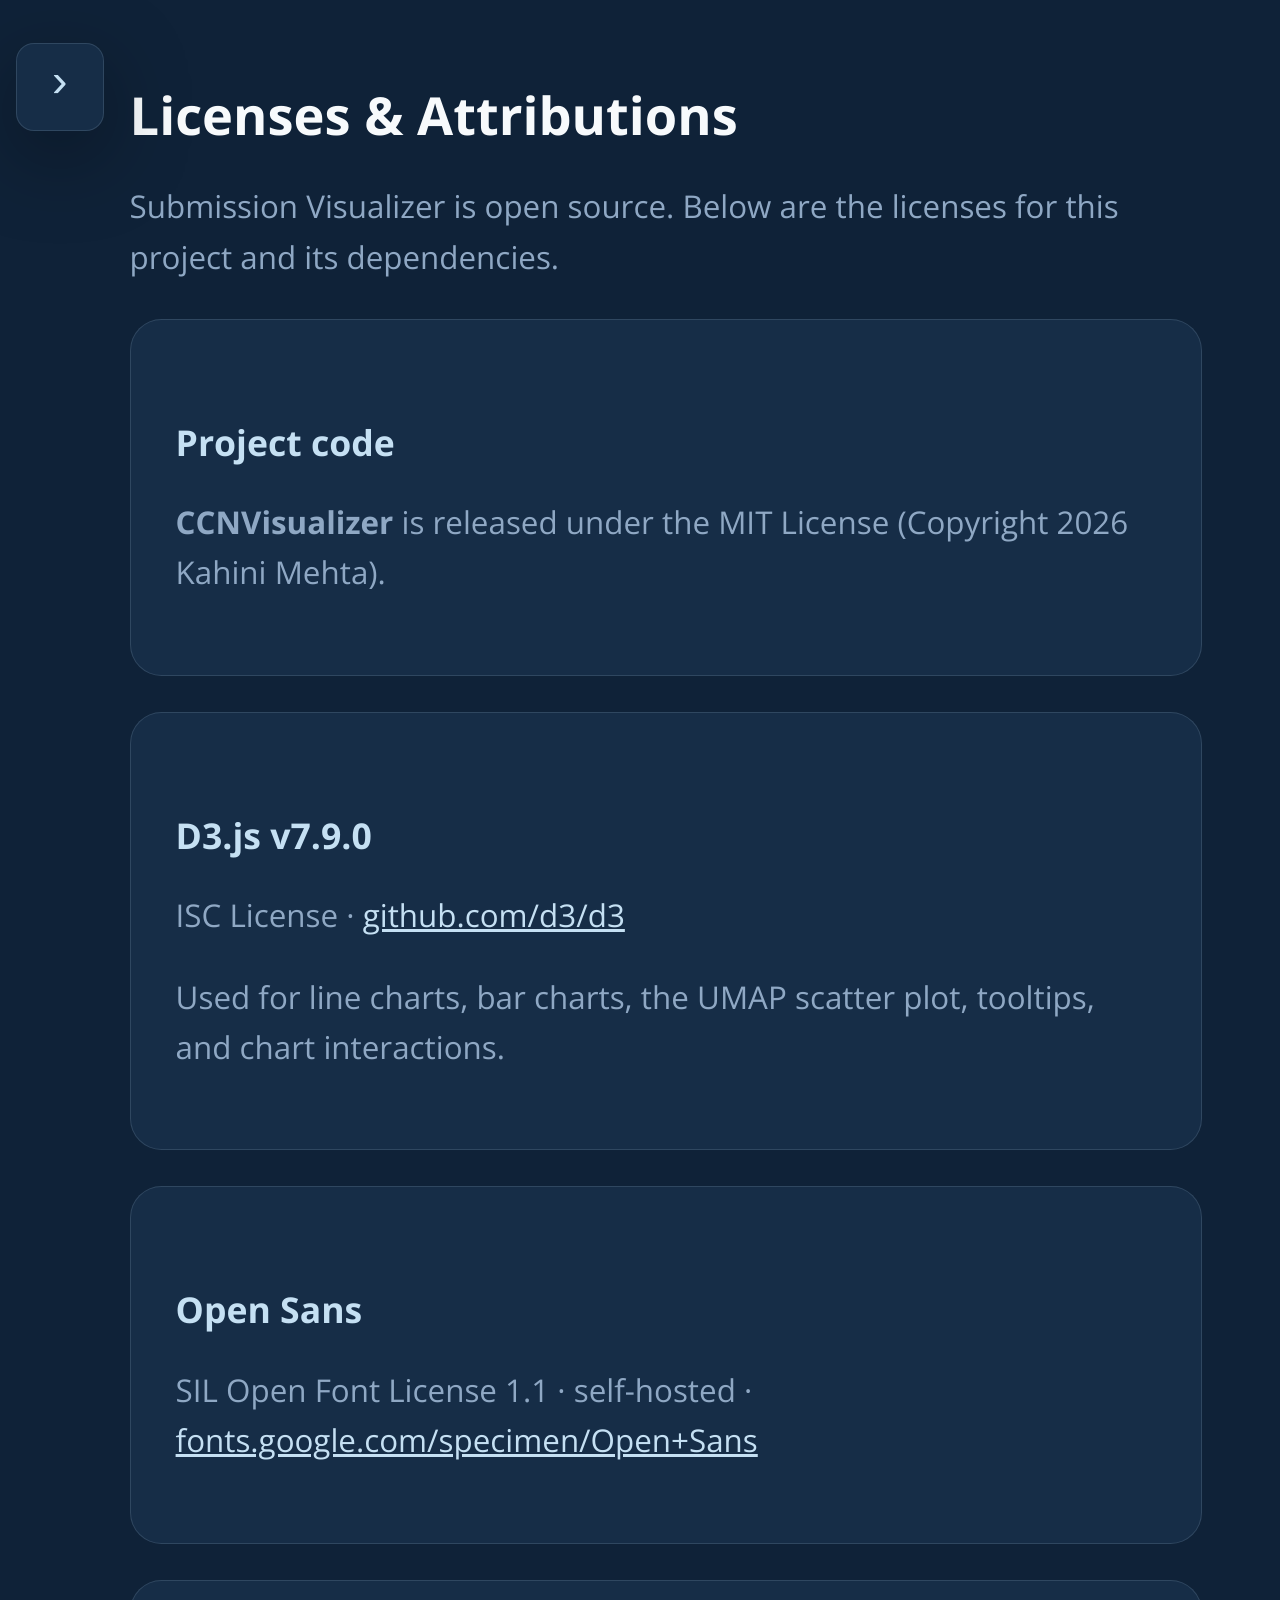
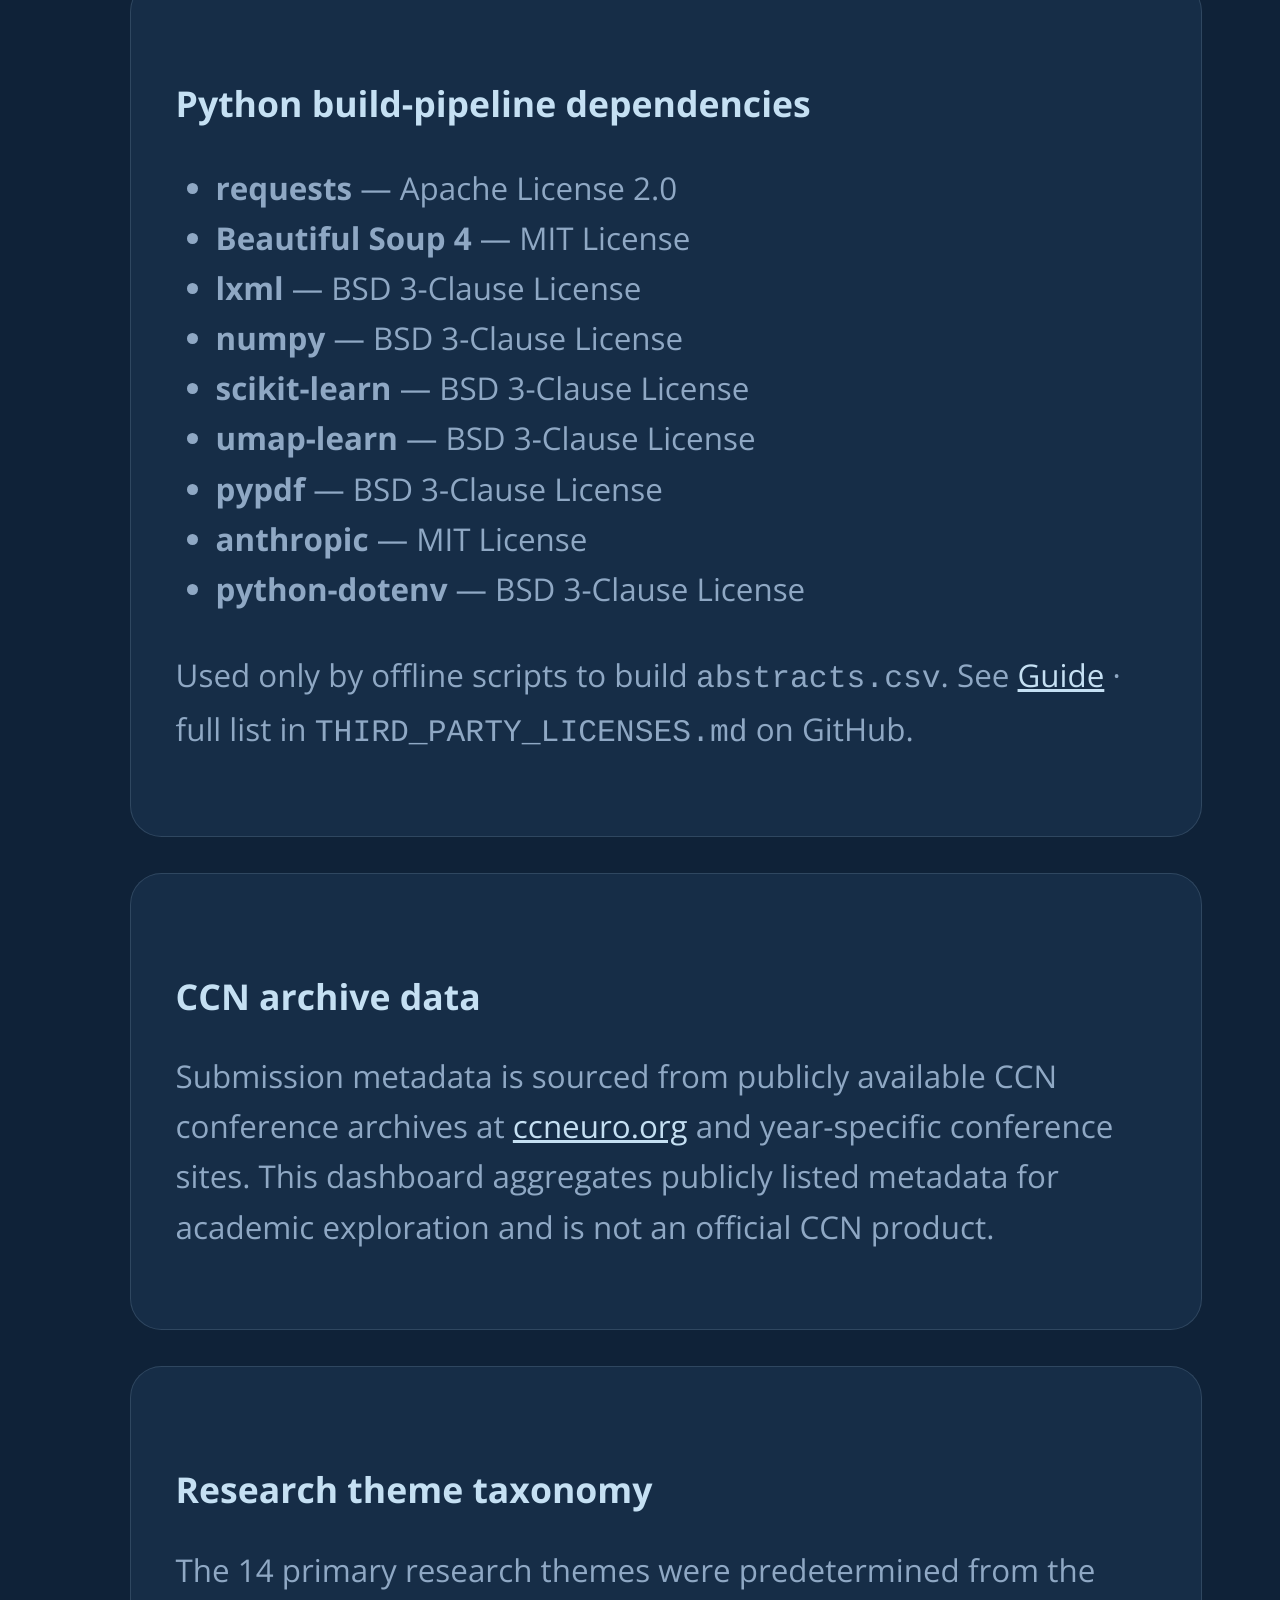
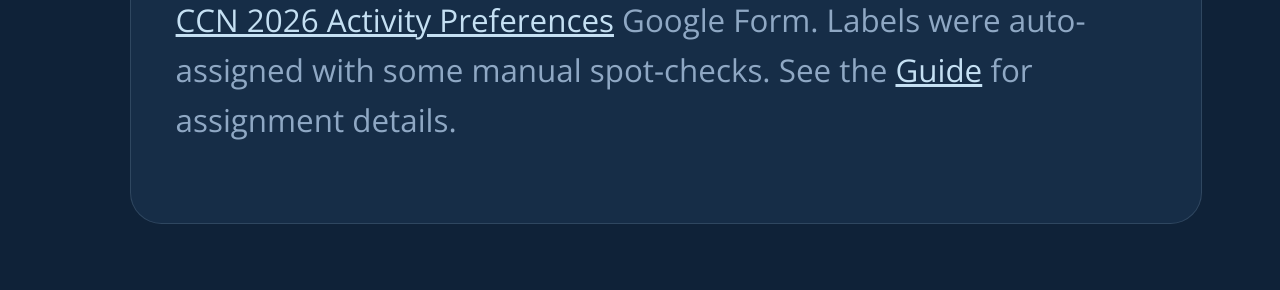
==== docs/licenses.html @ 70662722 "Finish px flex-basis wrap fix on main Prior commit only bumped the cache; apply flex: 1 1 256px in C" ====
<!DOCTYPE html>
<html lang="en">
<head>
  <meta charset="UTF-8" />
  <meta name="viewport" content="width=device-width, initial-scale=1.0, viewport-fit=cover" />
  <title>Licenses · Submission Visualizer</title>
  <link rel="icon" href="/favicon.ico?v=2" sizes="32x32" />
  <link rel="icon" href="assets/ccn-favicon.svg?v=2" type="image/svg+xml" />
  <link rel="icon" href="assets/favicon-32.png?v=2" type="image/png" sizes="32x32" />
  <link rel="apple-touch-icon" href="assets/apple-touch-icon.png?v=2" />
  <meta name="theme-color" content="#0f2238" />
  <link rel="stylesheet" href="css/style.css?v=52" />
  <style>
    .license-page { max-width: min(48rem, 100%); margin: 0 auto; }
    .license-page h1 { color: var(--ccn-white); margin-bottom: 0.5rem; font-size: clamp(1.45rem, 1.1rem + 1vw, 2rem); }
    .license-page h2 { color: var(--ccn-blue); font-size: clamp(0.95rem, 0.9rem + 0.25vw, 1.1rem); margin-top: 1.5rem; }
    .license-page p, .license-page li { color: var(--muted); line-height: 1.6; font-size: clamp(0.85rem, 0.8rem + 0.2vw, 0.95rem); }
    .license-page a { color: var(--ccn-blue); }
    .license-card { background: var(--ccn-navy-card); border: 1px solid var(--border); border-radius: var(--radius-md); padding: 1.25rem; margin-top: 1rem; }
  </style>
</head>
<body>
  <div class="app-shell">
    <aside class="sidebar collapsed" id="sidebar" aria-label="Navigation">
      <button type="button" class="sidebar-toggle" id="sidebar-toggle" aria-expanded="false" aria-controls="sidebar" aria-label="Open menu">
        <span class="toggle-icon" aria-hidden="true">‹</span>
      </button>
      <div class="sidebar-logo">
        <img class="ccn-logo" src="assets/ccn-logo.svg" alt="CCN" width="132" height="36" />
      </div>
      <nav class="sidebar-nav">
        <a class="nav-link" href="index.html"><span class="nav-label">Visualizer</span></a>
        <a class="nav-link" href="https://ccneuro.org" target="_blank" rel="noopener noreferrer"><span class="nav-label">CCN page</span></a>
        <a class="nav-link active" href="licenses.html"><span class="nav-label">Licenses</span></a>
      </nav>
    </aside>

    <div class="main-area">
      <div class="license-page">
        <h1>Licenses &amp; Attributions</h1>
        <p>Submission Visualizer is open source. Below are the licenses for this project and its dependencies.</p>

        <div class="license-card">
          <h2>Project code</h2>
          <p>
            <strong>CCNVisualizer</strong> is released under the MIT License (Copyright 2026 Kahini Mehta).
          </p>
        </div>

        <div class="license-card">
          <h2>D3.js v7.9.0</h2>
          <p>ISC License · <a href="https://github.com/d3/d3" target="_blank" rel="noopener">github.com/d3/d3</a></p>
          <p>Used for line charts, bar charts, the UMAP scatter plot, tooltips, and chart interactions.</p>
        </div>

        <div class="license-card">
          <h2>Open Sans</h2>
          <p>SIL Open Font License 1.1 · self-hosted · <a href="https://fonts.google.com/specimen/Open+Sans" target="_blank" rel="noopener">fonts.google.com/specimen/Open+Sans</a></p>
        </div>

        <div class="license-card">
          <h2>Python build-pipeline dependencies</h2>
          <ul>
            <li><strong>requests</strong> — Apache License 2.0</li>
            <li><strong>Beautiful Soup 4</strong> — MIT License</li>
            <li><strong>lxml</strong> — BSD 3-Clause License</li>
            <li><strong>numpy</strong> — BSD 3-Clause License</li>
            <li><strong>scikit-learn</strong> — BSD 3-Clause License</li>
            <li><strong>umap-learn</strong> — BSD 3-Clause License</li>
            <li><strong>pypdf</strong> — BSD 3-Clause License</li>
            <li><strong>anthropic</strong> — MIT License</li>
            <li><strong>python-dotenv</strong> — BSD 3-Clause License</li>
          </ul>
          <p>Used only by offline scripts to build <code>abstracts.csv</code>. See <a href="GUIDE.md">Guide</a> · full list in <code>THIRD_PARTY_LICENSES.md</code> on GitHub.</p>
        </div>

        <div class="license-card">
          <h2>CCN archive data</h2>
          <p>
            Submission metadata is sourced from publicly available CCN conference archives at
            <a href="https://ccneuro.org" target="_blank" rel="noopener">ccneuro.org</a> and year-specific conference sites.
            This dashboard aggregates publicly listed metadata for academic exploration and is not an official CCN product.
          </p>
        </div>

        <div class="license-card">
          <h2>Research theme taxonomy</h2>
          <p>
            The 14 primary research themes were predetermined from the
            <a href="https://docs.google.com/forms/d/1c-ZR7PkUNDVeRmncAK2nmdKA5ZwuZ8opTr8Brl-WOJI/viewform" target="_blank" rel="noopener">CCN 2026 Activity Preferences</a>
            Google Form. Labels were auto-assigned with some manual spot-checks.
            See the <a href="GUIDE.md">Guide</a> for assignment details.
          </p>
        </div>
      </div>
    </div>
  </div>

  <script src="js/sidebar.js"></script>
</body>
</html>
---- docs/css/style.css ----
/* Self-hosted so Brave Shields / ad blockers cannot strip Google Fonts. */
@font-face {
  font-family: "Open Sans";
  font-style: normal;
  font-weight: 400 700;
  font-display: swap;
  src: url("../fonts/open-sans-latin-ext.woff2") format("woff2");
  unicode-range: U+0100-02BA, U+02BD-02C5, U+02C7-02CC, U+02CE-02D7, U+02DD-02FF, U+0304, U+0308, U+0329, U+1D00-1DBF, U+1E00-1E9F, U+1EF2-1EFF, U+2020, U+20A0-20AB, U+20AD-20C0, U+2113, U+2C60-2C7F, U+A720-A7FF;
}

@font-face {
  font-family: "Open Sans";
  font-style: normal;
  font-weight: 400 700;
  font-display: swap;
  src: url("../fonts/open-sans-latin.woff2") format("woff2");
  unicode-range: U+0000-00FF, U+0131, U+0152-0153, U+02BB-02BC, U+02C6, U+02DA, U+02DC, U+0304, U+0308, U+0329, U+2000-206F, U+20AC, U+2122, U+2191, U+2193, U+2212, U+2215, U+FEFF, U+FFFD;
}

:root {
  --ccn-navy: #1a3b5d;
  --ccn-navy-dark: #0f2238;
  --ccn-navy-card: #162d47;
  --ccn-navy-elevated: #1e3a5c;
  --ccn-pink: #f4c7c3;
  --ccn-blue: #c5e0f3;
  --ccn-green: #c8e6c9;
  --ccn-white: #f7fafc;
  --text: #e8f0f8;
  --muted: #8fa8c4;
  --border: rgba(197, 224, 243, 0.14);
  --shadow: 0 24px 84px rgba(0, 0, 0, 0.35);
  /* Kept at 1 — charts no longer multiply geometry by this (avoids double-scale). */
  --ui-scale: 1;
  --radius-sm: 0.5rem;
  --radius-md: 0.875rem;
  --radius-lg: 1rem;
  --max-app-width: 100%;
  --sidebar-width: 18rem;
  --sidebar-collapsed-width: 0;
}

html {
  /* Default: respect OS/browser font size. Wider viewports use fluid clamp
     (viewport-based only — NOT pointer/hover, so touch laptops match mice). */
  font-size: 100%;
  width: 100%;
  max-width: 100%;
  scrollbar-gutter: stable;
  -webkit-text-size-adjust: 100%;
  text-size-adjust: 100%;
}

/* Same scale on Chrome / Edge / Brave / touch laptops at the same width. */
@media (min-width: 640px) {
  html {
    font-size: clamp(1.25rem, 0.65rem + 2vw, 2.75rem);
  }
}

body {
  margin: 0;
  font-family: "Open Sans", "Segoe UI", system-ui, sans-serif;
  font-size: 1rem;
  background: var(--ccn-navy-dark);
  color: var(--text);
  min-height: 100vh;
  min-height: 100dvh;
  width: 100%;
  max-width: 100%;
  overflow-x: clip;
  padding-left: env(safe-area-inset-left, 0);
  padding-right: env(safe-area-inset-right, 0);
  -webkit-font-smoothing: antialiased;
  -moz-osx-font-smoothing: grayscale;
  text-rendering: geometricPrecision;
}

* {
  box-sizing: border-box;
}

a {
  color: var(--ccn-blue);
}

.app-shell {
  position: relative;
  display: flex;
  width: 100%;
  max-width: none;
  margin-inline: 0;
  min-height: 100vh;
  padding-inline: 0.25rem;
}

.sidebar {
  flex: 0 0 auto;
  font-size: 0.95rem;
  background: #0a1829;
  border-right: 1px solid var(--border);
  border-radius: 0 var(--radius-md) var(--radius-md) 0;
  display: flex;
  flex-direction: column;
  align-items: stretch;
  padding: 0.85rem 0.65rem 1rem;
  gap: 0.85rem;
  transition: width 0.2s ease, padding 0.2s ease, background 0.2s ease, border-color 0.2s ease;
}

.sidebar:not(.collapsed) {
  position: fixed;
  top: 0;
  left: 0;
  height: 100vh;
  height: 100dvh;
  width: min(var(--sidebar-width), 100%);
  z-index: 100;
  box-shadow: var(--shadow);
  border-radius: 0;
  overflow-x: hidden;
  overflow-y: auto;
}

.sidebar.collapsed {
  position: absolute;
  top: 0.85rem;
  left: 0.25rem;
  z-index: 90;
  width: auto;
  min-width: 0;
  padding: 0.35rem 0.2rem;
  background: transparent;
  border-right-color: transparent;
  border-radius: 0;
  overflow: visible;
  box-shadow: none;
}

.sidebar.collapsed .sidebar-logo,
.sidebar.collapsed .sidebar-nav {
  display: none;
}

.sidebar-toggle {
  align-self: flex-end;
  width: 2.45rem;
  height: 2.45rem;
  border: 1px solid var(--border);
  border-radius: var(--radius-sm);
  background: var(--ccn-navy-card);
  color: var(--ccn-blue);
  cursor: pointer;
  display: grid;
  place-items: center;
  font-size: 1.3rem;
  line-height: 1;
  flex-shrink: 0;
  transition: background 0.15s, color 0.15s, box-shadow 0.15s;
}

.sidebar-toggle .toggle-icon {
  display: inline-block;
  font-size: 1.3rem;
  line-height: 1;
}

.sidebar.collapsed .sidebar-toggle {
  align-self: flex-start;
  box-shadow: var(--shadow);
}

.sidebar.collapsed .sidebar-toggle .toggle-icon {
  transform: rotate(180deg);
  display: inline-block;
}

.sidebar-toggle:hover {
  background: var(--ccn-navy-elevated);
  color: var(--ccn-white);
}

.sidebar-logo {
  display: flex;
  justify-content: center;
  padding: 0.15rem 0;
  transition: opacity 0.2s ease;
}

.ccn-logo {
  display: block;
  height: auto;
  max-width: 100%;
  aspect-ratio: 132 / 36;
}

.sidebar-logo .ccn-logo {
  width: min(100%, 11.5rem);
  height: auto;
  max-width: 100%;
  aspect-ratio: 132 / 36;
}

.sidebar.collapsed .sidebar-logo {
  display: none;
}

.sidebar-nav {
  display: flex;
  flex-direction: column;
  gap: 0.35rem;
}

.nav-link {
  display: block;
  padding: 0.65rem 0.8rem;
  border-radius: var(--radius-sm);
  background: transparent;
  color: var(--muted);
  font-size: 0.88rem;
  font-weight: 600;
  text-decoration: none;
  transition: background 0.15s, color 0.15s;
  white-space: nowrap;
}

.sidebar.collapsed .nav-link {
  display: none;
}

.sidebar.collapsed .nav-label {
  display: none;
}

.nav-link:hover,
.nav-link.active {
  background: var(--ccn-navy-elevated);
  color: var(--ccn-white);
}

.main-area {
  flex: 1 1 0%;
  width: 100%;
  min-width: 0;
  max-width: none;
  padding: 1rem 1rem 2rem 3.35rem;
}

body:not(.sidebar-collapsed) .main-area {
  padding-left: 1rem;
}

.dashboard-container {
  width: 100%;
  max-width: 100%;
  min-width: 0;
}

.topbar {
  display: flex;
  flex-direction: column;
  align-items: flex-start;
  gap: 1.1rem;
  padding: 1.25rem 0 1rem;
  margin-bottom: 0;
  text-align: left;
  width: 100%;
  max-width: 100%;
  min-width: 0;
}

.header-divider {
  height: 1px;
  margin: 0 0 1.25rem;
  background: linear-gradient(
    90deg,
    transparent 0%,
    rgba(197, 224, 243, 0.22) 18%,
    rgba(197, 224, 243, 0.22) 82%,
    transparent 100%
  );
}

.brand {
  display: flex;
  flex-direction: column;
  align-items: flex-start;
  justify-content: flex-start;
  gap: 0.85rem;
  width: 100%;
}

.brand-text {
  text-align: left;
}

.brand h1 {
  margin: 0;
  font-size: clamp(1.45rem, 1.1rem + 1.15vw, 2.15rem);
  font-weight: 700;
  color: var(--ccn-white);
  letter-spacing: -0.02em;
  line-height: 1.1;
}

.brand-subtitle {
  margin: 0.35rem 0 0;
  color: var(--muted);
  font-size: clamp(0.82rem, 0.74rem + 0.3vw, 1rem);
  line-height: 1.45;
}

.filter-bar {
  display: grid;
  /* px basis — rem would track the fluid html clamp and shift wrap points. */
  grid-template-columns: repeat(auto-fit, minmax(min(100%, 184px), 1fr));
  gap: 0.75rem;
  align-items: end;
  width: 100%;
  max-width: 100%;
  min-width: 0;
}

.filter-bar .search-field,
.filter-bar #dataset-select {
  min-width: min(100%, 224px);
}

.filter-field {
  display: flex;
  flex-direction: column;
  gap: 0.3rem;
  min-width: 0;
  font-size: clamp(0.7rem, 0.64rem + 0.2vw, 0.8rem);
  color: var(--muted);
  text-transform: uppercase;
  letter-spacing: 0.04em;
}

.filter-field select,
.filter-field input {
  background: var(--ccn-navy-card);
  color: var(--text);
  border: 1px solid var(--border);
  border-radius: 8px;
  padding: 0.5rem 0.75rem;
  font-family: inherit;
  font-size: 0.9rem;
  line-height: 1.25;
  height: 2.75rem;
  width: 100%;
  min-width: 0;
  max-width: 100%;
  box-sizing: border-box;
  -webkit-appearance: none;
  appearance: none;
}

.filter-field input[type="search"] {
  -webkit-appearance: none;
  appearance: none;
}

.filter-field input[type="search"]::-webkit-search-decoration,
.filter-field input[type="search"]::-webkit-search-cancel-button {
  -webkit-appearance: none;
  appearance: none;
}

.kpi-row {
  display: grid;
  /* px basis — rem would track the fluid html clamp and shift wrap points. */
  grid-template-columns: repeat(auto-fit, minmax(min(100%, 200px), 1fr));
  gap: 0.75rem;
  margin-bottom: 0.85rem;
  width: 100%;
  max-width: 100%;
  min-width: 0;
}

.kpi-card {
  background: var(--ccn-navy-card);
  border: 1px solid var(--border);
  border-radius: var(--radius-md);
  padding: 0.9rem 1rem;
  display: flex;
  align-items: center;
  gap: 0.85rem;
  box-shadow: var(--shadow);
  min-width: 0;
  overflow: hidden;
}

.kpi-icon {
  width: 2.75em;
  height: 2.75em;
  border-radius: 0.75em;
  display: grid;
  place-items: center;
  flex-shrink: 0;
  font-size: 1em;
}

.kpi-card > :not(.kpi-icon) {
  min-width: 0;
  flex: 1 1 0;
}

.kpi-icon svg {
  width: 1.25em;
  height: 1.25em;
  stroke: currentColor;
  fill: none;
  stroke-width: 1.8;
  stroke-linecap: round;
  stroke-linejoin: round;
}

.kpi-icon.pink { background: rgba(244, 199, 195, 0.2); color: var(--ccn-pink); }
.kpi-icon.blue { background: rgba(197, 224, 243, 0.18); color: var(--ccn-blue); }
.kpi-icon.green { background: rgba(200, 230, 201, 0.18); color: var(--ccn-green); }
.kpi-icon.navy { background: rgba(26, 59, 93, 0.6); color: var(--ccn-white); border: 1px solid var(--border); }

.kpi-card .label {
  color: var(--muted);
  font-size: clamp(0.72rem, 0.68rem + 0.2vw, 0.85rem);
  margin-bottom: 0.15rem;
  overflow: hidden;
  text-overflow: ellipsis;
  white-space: nowrap;
}

.kpi-card .value {
  font-size: clamp(1.15rem, 1rem + 0.55vw, 1.55rem);
  font-weight: 700;
  color: var(--ccn-white);
  line-height: 1.1;
}

.year-chips-row {
  display: flex;
  flex-wrap: wrap;
  gap: 0.4rem;
  margin-bottom: 0.85rem;
}

.year-chip {
  border: 1px solid var(--border);
  background: var(--ccn-navy-card);
  color: var(--text);
  border-radius: var(--radius-sm);
  padding: 0.35rem 0.75rem;
  cursor: pointer;
  font-size: 0.8rem;
  font-family: inherit;
  transition: 0.15s ease;
}

.year-chip.active,
.year-chip:hover {
  background: var(--ccn-navy);
  border-color: var(--ccn-blue);
  color: var(--ccn-white);
}

.dashboard-grid {
  display: flex;
  flex-direction: column;
  gap: 0.85rem;
}

.card {
  background: var(--ccn-navy-card);
  border: 1px solid var(--border);
  border-radius: var(--radius-lg);
  padding: 1rem 1.05rem 1.1rem;
  box-shadow: var(--shadow);
  width: 100%;
  overflow: visible;
}

.card-wide,
.card-full {
  width: 100%;
}

.embedding-layout {
  display: flex;
  flex-direction: column;
  gap: 0.85rem;
}

.embedding-main {
  display: flex;
  flex-direction: column;
  gap: 0.85rem;
  min-width: 0;
}

.viz-sidebar {
  display: flex;
  flex-direction: column;
  gap: 0.85rem;
}

#topic-chart,
#word-cloud {
  display: flex;
  align-items: center;
  justify-content: center;
}

#dashboard-top,
#word-cloud-section,
#submissions-panel,
#embedding-panel {
  scroll-margin-top: 1.5rem;
}

#year-chart,
#theme-share-by-year,
#theme-bars,
#theme-delta-chart {
  min-height: 0;
  overflow: visible;
}

#embedding-chart {
  overflow: visible;
}

#year-chart svg,
#theme-share-by-year svg,
#theme-bars svg,
#theme-delta-chart svg,
#embedding-chart svg {
  display: block;
  width: 100%;
  height: auto;
  max-width: 100%;
}

#theme-bars,
#theme-delta-chart {
  padding-left: 0.15rem;
}

#year-chart,
#theme-share-by-year {
  padding-bottom: 0.2rem;
}

#word-cloud {
  height: clamp(12rem, 34dvh, 18.75rem);
  min-height: clamp(12rem, 34dvh, 18.75rem);
}

.theme-analytics {
  display: flex;
  flex-direction: column;
  gap: 0.85rem;
}

.theme-analytics-row {
  display: flex;
  flex-direction: column;
  gap: 1.25rem;
  padding-top: 0.5rem;
  border-top: 1px solid var(--border);
}

.theme-panel-title {
  margin: 0;
  font-size: 0.92rem;
  font-weight: 700;
  color: var(--ccn-white);
}

.theme-panel-sub {
  margin: 0.2rem 0 0.6rem;
  color: var(--muted);
  font-size: 0.75rem;
}

#embedding-chart {
  min-height: 0;
  width: 100%;
}

.embedding-chart-wrap {
  position: relative;
  width: 100%;
}

.chart-note {
  margin: 0.65rem 0 0;
  color: var(--muted);
  font-size: 0.75rem;
  font-style: italic;
  line-height: 1.45;
}

.chart-note strong {
  color: var(--ccn-white);
  font-style: normal;
}

.chart-disclaimer {
  margin: 0.55rem 0 0;
  color: var(--muted);
  font-size: 0.72rem;
  line-height: 1.45;
}

.theme-filter-bar {
  display: flex;
  flex-wrap: wrap;
  align-items: flex-start;
  gap: 0.55rem 0.75rem;
  margin-top: 0.85rem;
}

.theme-filter-mode {
  display: inline-flex;
  border: 1px solid var(--border);
  border-radius: 0.45rem;
  overflow: hidden;
  flex: 0 0 auto;
}

.theme-mode-btn {
  appearance: none;
  border: 0;
  background: transparent;
  color: var(--muted);
  font: inherit;
  font-size: 0.78rem;
  font-weight: 600;
  padding: 0.35rem 0.7rem;
  cursor: pointer;
}

.theme-mode-btn.active {
  background: rgba(197, 224, 243, 0.16);
  color: var(--ccn-white);
}

.theme-multi-select {
  display: flex;
  flex-wrap: wrap;
  gap: 0.35rem;
  flex: 1 1 256px;
  min-width: 0;
}

.theme-chip {
  appearance: none;
  border: 1px solid rgba(197, 224, 243, 0.28);
  background: rgba(197, 224, 243, 0.08);
  color: var(--ccn-blue);
  border-radius: 0.4rem;
  padding: 0.22rem 0.55rem;
  font: inherit;
  font-size: 0.72rem;
  line-height: 1.3;
  cursor: pointer;
}

.theme-chip.selected {
  border-color: var(--ccn-pink);
  background: rgba(244, 199, 195, 0.2);
  color: var(--ccn-pink);
}

.theme-chip.selected.exclude {
  border-color: #f87171;
  background: rgba(248, 113, 113, 0.16);
  color: #fecaca;
}

.theme-clear-btn {
  appearance: none;
  border: 1px solid var(--border);
  background: transparent;
  color: var(--muted);
  border-radius: 0.4rem;
  padding: 0.28rem 0.65rem;
  font: inherit;
  font-size: 0.72rem;
  cursor: pointer;
  flex: 0 0 auto;
}

.theme-clear-btn:hover {
  color: var(--ccn-white);
  border-color: rgba(197, 224, 243, 0.4);
}

.theme-filter-status {
  margin: 0.55rem 0 0;
  padding: 0.45rem 0.7rem;
  border: 1px solid rgba(244, 199, 195, 0.35);
  border-radius: 0.45rem;
  background: rgba(244, 199, 195, 0.1);
  color: var(--ccn-pink);
  font-size: 0.78rem;
  line-height: 1.4;
}

.theme-filter-status[hidden] {
  display: none;
}

.theme-filter-status strong {
  color: var(--ccn-white);
  font-weight: 600;
}

.card-header {
  margin-bottom: 0.75rem;
}

.card-header-with-controls {
  display: flex;
  flex-wrap: wrap;
  align-items: flex-end;
  justify-content: space-between;
  gap: 0.75rem 1.25rem;
}

.card-header-with-controls > div:first-child {
  flex: 1 1 256px;
  min-width: 0;
}

.card-header-with-controls .filter-field.compact > span {
  white-space: nowrap;
}

.delta-year-controls {
  display: flex;
  flex-wrap: wrap;
  gap: 0.65rem;
}

.filter-field.compact {
  min-width: 6.5rem;
}

.filter-field.compact select {
  min-width: 6.5rem;
}

.card-header h2 {
  margin: 0;
  font-size: clamp(0.95rem, 0.88rem + 0.3vw, 1.15rem);
  font-weight: 700;
  color: var(--ccn-white);
}

.card-sub {
  margin: 0.2rem 0 0;
  color: var(--muted);
  font-size: clamp(0.72rem, 0.68rem + 0.2vw, 0.88rem);
}

#submissions-panel {
  display: flex;
  flex-direction: column;
  min-height: 0;
}

#submissions-panel .card-header {
  flex-shrink: 0;
}

#results-count {
  display: flex;
  flex-wrap: wrap;
  align-items: center;
  gap: 0.45rem;
}

svg {
  width: 100%;
  display: block;
}

.chart-scroll-x {
  overflow-x: auto;
  -webkit-overflow-scrolling: touch;
  overscroll-behavior-x: contain;
  margin-inline: -0.15rem;
  padding-inline: 0.15rem;
}

.chart-scroll-x::after {
  content: "";
  display: block;
  height: 0.01px;
}

/* Phone-only: require device width too so a narrow laptop/Brave window
   does not drop to the phone font scale. */
/* Match JS isPhoneLayout: viewport width + touch only (no max-device-width). */
@media (max-width: 639px) and (hover: none) and (pointer: coarse) {
  :root {
    --ui-scale: 1;
  }

  html {
    font-size: 100%;
  }

  .app-shell {
    padding-inline: 0;
  }

  .main-area {
    padding: 0.7rem 0.65rem 1.25rem 2.85rem;
  }

  body:not(.sidebar-collapsed) .main-area {
    padding-left: 0.65rem;
  }

  .topbar {
    gap: 0.7rem;
    padding: 0.65rem 0 0.75rem;
  }

  .brand h1 {
    font-size: clamp(1.25rem, 1.1rem + 1.5vw, 1.55rem);
  }

  .brand-subtitle {
    font-size: clamp(0.76rem, 0.72rem + 0.4vw, 0.88rem);
  }

  .filter-bar {
    grid-template-columns: 1fr;
    gap: 0.55rem;
  }

  .theme-filter-bar {
    margin-top: 0.65rem;
    gap: 0.4rem 0.5rem;
  }

  .theme-chip {
    font-size: 0.68rem;
    padding: 0.18rem 0.45rem;
  }

  .theme-filter-status {
    font-size: 0.74rem;
    padding: 0.4rem 0.55rem;
  }

  .kpi-row {
    gap: 0.55rem;
  }

  .kpi-card {
    padding: 0.65rem 0.7rem;
  }

  .card {
    padding: 0.8rem 0.75rem;
  }

  .card-header h2 {
    font-size: 0.95rem;
  }

  .card-sub {
    font-size: 0.74rem;
  }

  .paper-list {
    max-height: min(22rem, 52vh);
  }

  .tooltip {
    max-width: min(20rem, 92%);
    font-size: 0.84rem;
    padding: 0.5rem 0.65rem;
  }

  .tooltip.tooltip-phone-centered {
    left: 50%;
    top: 50%;
    right: auto;
    bottom: auto;
    max-width: min(20rem, 88%);
    font-size: 0.84rem;
    padding: 0.55rem 0.65rem;
    transform: translate(-50%, -50%) scale(0.5);
    transform-origin: center center;
    box-shadow: 0 12px 36px rgba(0, 0, 0, 0.45);
    text-align: left;
  }

  .tooltip.tooltip-phone-centered .tooltip-body,
  .tooltip.tooltip-phone-centered .tooltip-topics {
    text-align: left;
    justify-content: flex-start;
  }

  .tooltip.tooltip-phone-centered .tooltip-close {
    width: 1.5rem;
    height: 1.5rem;
    font-size: 1rem;
  }

  #year-chart,
  #theme-share-by-year {
    min-height: 0;
  }
}

.tooltip {
  position: fixed;
  pointer-events: none;
  background: rgba(10, 24, 41, 0.96);
  border: 1px solid var(--border);
  color: var(--text);
  padding: 0.55rem 0.75rem;
  border-radius: var(--radius-sm);
  font-size: 0.82rem;
  line-height: 1.45;
  max-width: min(22rem, 90%);
  opacity: 0;
  transition: opacity 0.1s;
  z-index: 1000;
}

.tooltip strong {
  color: var(--ccn-white);
}

.tooltip.tooltip-phone {
  pointer-events: auto;
  padding: 0.55rem 0.65rem;
}

.tooltip.tooltip-phone-centered {
  z-index: 1200;
}

.tooltip-phone-inner {
  display: flex;
  align-items: flex-start;
  gap: 0.4rem;
}

.tooltip-close {
  position: static;
  flex-shrink: 0;
  width: 1.35rem;
  height: 1.35rem;
  border: 0;
  border-radius: 999px;
  background: rgba(197, 224, 243, 0.12);
  color: var(--muted);
  font-size: 0.95rem;
  line-height: 1;
  cursor: pointer;
  display: grid;
  place-items: center;
  padding: 0;
  margin-top: 0.05rem;
}

.tooltip-close:hover,
.tooltip-close:focus-visible {
  background: rgba(197, 224, 243, 0.22);
  color: var(--ccn-white);
  outline: none;
}

.tooltip-body {
  display: block;
  flex: 1;
  min-width: 0;
  text-align: left;
}

.tooltip.tooltip-interactive {
  pointer-events: auto;
  max-width: min(24rem, 92%);
}

.tooltip-year {
  display: flex;
  align-items: center;
  gap: 0.35rem;
  margin-top: 0.3rem;
  color: var(--muted);
  font-size: 0.74rem;
}

.tooltip-year-swatch {
  width: 0.65rem;
  height: 0.65rem;
  border-radius: 999px;
  border: 1px solid rgba(15, 34, 56, 0.55);
  flex: 0 0 auto;
}

.tooltip-topics {
  display: flex;
  flex-wrap: wrap;
  justify-content: flex-start;
  align-items: flex-start;
  gap: 0.3rem;
  margin: 0.45rem 0 0.35rem;
  width: 100%;
  text-align: left;
}

.tooltip-topic {
  appearance: none;
  border: 1px solid var(--topic-color, rgba(197, 224, 243, 0.4));
  background: color-mix(in srgb, var(--topic-color, #c5e0f3) 28%, transparent);
  color: var(--topic-color, var(--ccn-blue));
  border-radius: 0.3rem;
  padding: 0.12rem 0.45rem;
  font: inherit;
  font-size: 0.72rem;
  line-height: 1.3;
  text-align: left;
  cursor: pointer;
}

.tooltip-topic.active {
  box-shadow: 0 0 0 1px var(--topic-color, var(--ccn-pink));
  font-weight: 600;
}

.tooltip-topic:hover,
.tooltip-topic:focus-visible {
  filter: brightness(1.12);
  outline: none;
}

.tooltip-actions {
  display: flex;
  flex-wrap: wrap;
  gap: 0.4rem;
  margin-top: 0.35rem;
}

.tooltip-action {
  appearance: none;
  border: 1px solid rgba(197, 224, 243, 0.35);
  background: rgba(197, 224, 243, 0.1);
  color: var(--ccn-blue);
  border-radius: 0.3rem;
  padding: 0.18rem 0.5rem;
  font: inherit;
  font-size: 0.72rem;
  cursor: pointer;
}

.tooltip-action:hover,
.tooltip-action:focus-visible {
  border-color: rgba(197, 224, 243, 0.55);
  color: var(--ccn-white);
  outline: none;
}

.tooltip-hint {
  display: block;
  margin-top: 0.3rem;
  color: var(--muted);
  font-size: 0.7rem;
  font-style: italic;
}

.paper-list {
  flex: 1 1 auto;
  min-height: 0;
  max-height: clamp(14rem, 38dvh, 26rem);
  overflow-x: hidden;
  overflow-y: auto;
  -webkit-overflow-scrolling: touch;
  overscroll-behavior-y: contain;
  display: flex;
  flex-direction: column;
  gap: 0.6rem;
  scrollbar-gutter: stable;
}

.paper-item {
  background: var(--ccn-navy-elevated);
  border: 1px solid var(--border);
  border-radius: var(--radius-md);
  padding: 0.8rem 0.9rem;
  transition: border-color 0.2s ease, box-shadow 0.2s ease;
}

.paper-item.highlighted {
  border-color: var(--ccn-pink);
  box-shadow: 0 0 0 1px rgba(244, 199, 195, 0.35);
}

.paper-item h3 {
  margin: 0 0 0.35rem;
  font-size: 0.92rem;
  font-weight: 600;
  line-height: 1.35;
}

.paper-item h3 a {
  color: var(--ccn-white);
  text-decoration: none;
}

.paper-item h3 a:hover {
  color: var(--ccn-blue);
}

.paper-item .meta {
  color: var(--muted);
  font-size: 0.78rem;
  margin-bottom: 0.45rem;
  line-height: 1.4;
}

.keyword-tags {
  display: flex;
  flex-wrap: wrap;
  gap: 0.35rem;
}

.keyword-tag {
  background: rgba(197, 224, 243, 0.12);
  color: var(--ccn-blue);
  border: 1px solid rgba(197, 224, 243, 0.28);
  border-radius: 0.35rem;
  padding: 0.15rem 0.55rem;
  font-size: 0.72rem;
  cursor: default;
}

.keyword-tag.topic-tag {
  background: color-mix(in srgb, var(--topic-color) 30%, transparent);
  border-color: var(--topic-color);
  color: var(--topic-color);
}

.keyword-tag.topic-tag.active {
  box-shadow: 0 0 0 1px var(--topic-color);
}

.site-footer {
  margin-top: 1.25rem;
  text-align: center;
  color: var(--muted);
  font-size: 0.8rem;
}

.site-footer p {
  margin: 0;
}

@media (min-width: 720px) {
  .brand {
    align-items: flex-start;
    text-align: left;
  }

  .topbar {
    text-align: left;
  }
}

@media (min-width: 900px) {
  .main-area {
    padding: 1.25rem 1.5rem 2rem 3.35rem;
  }

  body:not(.sidebar-collapsed) .main-area {
    padding-left: 1.5rem;
  }
}

@media (max-width: 959px) {
  :root {
    --max-app-width: 100%;
  }

  .app-shell {
    width: 100%;
    max-width: none;
    padding-inline: 0;
  }

  .main-area {
    padding: 0.85rem 0.75rem 1.5rem 3rem;
  }

  body:not(.sidebar-collapsed) .main-area {
    padding-left: 0.75rem;
  }

  .topbar {
    padding: 0.75rem 0 0.85rem;
    gap: 0.85rem;
  }

  .kpi-card {
    padding: 0.7rem 0.75rem;
  }
}

@media (max-height: 500px) and (orientation: landscape) {
  .main-area {
    padding-top: 0.5rem;
    padding-bottom: 1rem;
  }

  .topbar {
    padding-top: 0.5rem;
    gap: 0.65rem;
  }
}
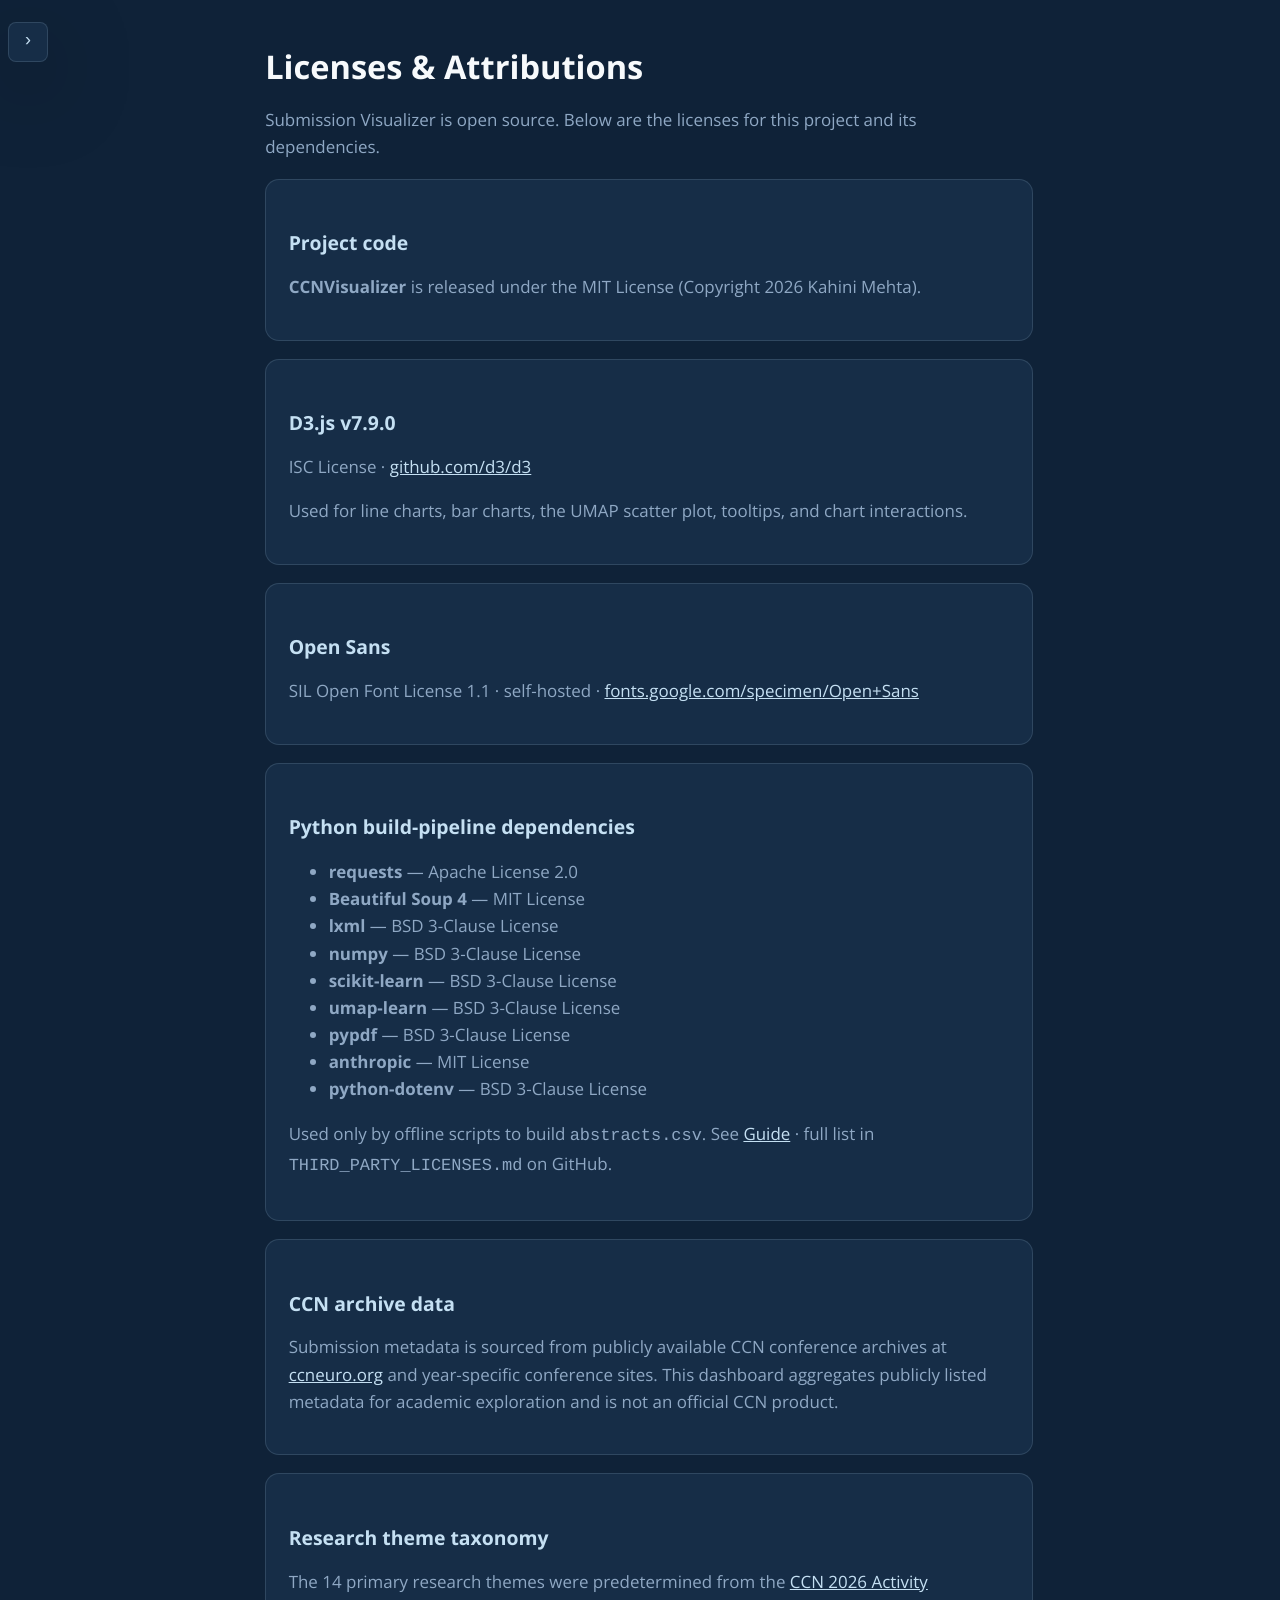
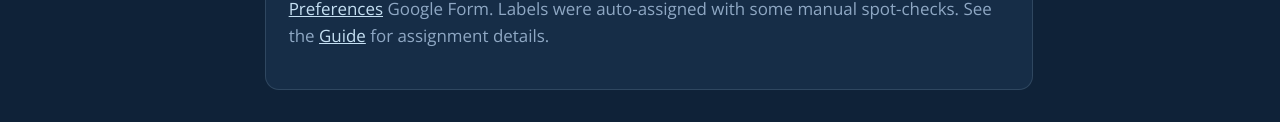
==== commit 19dc2574: "Tighten fluid root and size UI chrome in px Replace the wide vw root clamp and 640px cliff with clam" ====
--- a/docs/licenses.html
+++ b/docs/licenses.html
@@ -9,9 +9,9 @@
   <link rel="icon" href="assets/favicon-32.png?v=2" type="image/png" sizes="32x32" />
   <link rel="apple-touch-icon" href="assets/apple-touch-icon.png?v=2" />
   <meta name="theme-color" content="#0f2238" />
-  <link rel="stylesheet" href="css/style.css?v=52" />
+  <link rel="stylesheet" href="css/style.css?v=54" />
   <style>
-    .license-page { max-width: min(48rem, 100%); margin: 0 auto; }
+    .license-page { max-width: min(768px, 100%); margin: 0 auto; }
     .license-page h1 { color: var(--ccn-white); margin-bottom: 0.5rem; font-size: clamp(1.45rem, 1.1rem + 1vw, 2rem); }
     .license-page h2 { color: var(--ccn-blue); font-size: clamp(0.95rem, 0.9rem + 0.25vw, 1.1rem); margin-top: 1.5rem; }
     .license-page p, .license-page li { color: var(--muted); line-height: 1.6; font-size: clamp(0.85rem, 0.8rem + 0.2vw, 0.95rem); }
--- a/docs/css/style.css
+++ b/docs/css/style.css
@@ -32,30 +32,24 @@
   --shadow: 0 24px 84px rgba(0, 0, 0, 0.35);
   /* Kept at 1 — charts no longer multiply geometry by this (avoids double-scale). */
   --ui-scale: 1;
-  --radius-sm: 0.5rem;
-  --radius-md: 0.875rem;
-  --radius-lg: 1rem;
+  /* Fixed chrome radii — not rem tied to fluid root. */
+  --radius-sm: 8px;
+  --radius-md: 14px;
+  --radius-lg: 16px;
   --max-app-width: 100%;
-  --sidebar-width: 18rem;
+  --sidebar-width: 288px;
   --sidebar-collapsed-width: 0;
 }
 
 html {
-  /* Default: respect OS/browser font size. Wider viewports use fluid clamp
-     (viewport-based only — NOT pointer/hover, so touch laptops match mice). */
-  font-size: 100%;
+  /* Tight fluid root everywhere: ~16–18px, no 640px cliff, no 2x swing.
+     Body copy rides this; UI chrome uses fixed px below. */
+  font-size: clamp(1rem, 0.94rem + 0.25vw, 1.125rem);
   width: 100%;
   max-width: 100%;
   scrollbar-gutter: stable;
   -webkit-text-size-adjust: 100%;
   text-size-adjust: 100%;
-}
-
-/* Same scale on Chrome / Edge / Brave / touch laptops at the same width. */
-@media (min-width: 640px) {
-  html {
-    font-size: clamp(1.25rem, 0.65rem + 2vw, 2.75rem);
-  }
 }
 
 body {
@@ -144,8 +138,8 @@
 
 .sidebar-toggle {
   align-self: flex-end;
-  width: 2.45rem;
-  height: 2.45rem;
+  width: 40px;
+  height: 40px;
   border: 1px solid var(--border);
   border-radius: var(--radius-sm);
   background: var(--ccn-navy-card);
@@ -153,7 +147,7 @@
   cursor: pointer;
   display: grid;
   place-items: center;
-  font-size: 1.3rem;
+  font-size: 18px;
   line-height: 1;
   flex-shrink: 0;
   transition: background 0.15s, color 0.15s, box-shadow 0.15s;
@@ -161,7 +155,7 @@
 
 .sidebar-toggle .toggle-icon {
   display: inline-block;
-  font-size: 1.3rem;
+  font-size: 18px;
   line-height: 1;
 }
 
@@ -195,7 +189,7 @@
 }
 
 .sidebar-logo .ccn-logo {
-  width: min(100%, 11.5rem);
+  width: min(100%, 184px);
   height: auto;
   max-width: 100%;
   aspect-ratio: 132 / 36;
@@ -347,7 +341,7 @@
   font-family: inherit;
   font-size: 0.9rem;
   line-height: 1.25;
-  height: 2.75rem;
+  height: 44px;
   width: 100%;
   min-width: 0;
   max-width: 100%;
@@ -392,13 +386,13 @@
 }
 
 .kpi-icon {
-  width: 2.75em;
-  height: 2.75em;
-  border-radius: 0.75em;
+  width: 44px;
+  height: 44px;
+  border-radius: 12px;
   display: grid;
   place-items: center;
   flex-shrink: 0;
-  font-size: 1em;
+  font-size: 16px;
 }
 
 .kpi-card > :not(.kpi-icon) {
@@ -407,8 +401,8 @@
 }
 
 .kpi-icon svg {
-  width: 1.25em;
-  height: 1.25em;
+  width: 20px;
+  height: 20px;
   stroke: currentColor;
   fill: none;
   stroke-width: 1.8;
@@ -551,8 +545,8 @@
 }
 
 #word-cloud {
-  height: clamp(12rem, 34dvh, 18.75rem);
-  min-height: clamp(12rem, 34dvh, 18.75rem);
+  height: clamp(192px, 34dvh, 300px);
+  min-height: clamp(192px, 34dvh, 300px);
 }
 
 .theme-analytics {
@@ -744,11 +738,11 @@
 }
 
 .filter-field.compact {
-  min-width: 6.5rem;
+  min-width: 104px;
 }
 
 .filter-field.compact select {
-  min-width: 6.5rem;
+  min-width: 104px;
 }
 
 .card-header h2 {
@@ -808,10 +802,6 @@
     --ui-scale: 1;
   }
 
-  html {
-    font-size: 100%;
-  }
-
   .app-shell {
     padding-inline: 0;
   }
@@ -878,11 +868,11 @@
   }
 
   .paper-list {
-    max-height: min(22rem, 52vh);
+    max-height: min(352px, 52vh);
   }
 
   .tooltip {
-    max-width: min(20rem, 92%);
+    max-width: min(320px, 92%);
     font-size: 0.84rem;
     padding: 0.5rem 0.65rem;
   }
@@ -892,7 +882,7 @@
     top: 50%;
     right: auto;
     bottom: auto;
-    max-width: min(20rem, 88%);
+    max-width: min(320px, 88%);
     font-size: 0.84rem;
     padding: 0.55rem 0.65rem;
     transform: translate(-50%, -50%) scale(0.5);
@@ -908,9 +898,9 @@
   }
 
   .tooltip.tooltip-phone-centered .tooltip-close {
-    width: 1.5rem;
-    height: 1.5rem;
-    font-size: 1rem;
+    width: 24px;
+    height: 24px;
+    font-size: 16px;
   }
 
   #year-chart,
@@ -929,7 +919,7 @@
   border-radius: var(--radius-sm);
   font-size: 0.82rem;
   line-height: 1.45;
-  max-width: min(22rem, 90%);
+  max-width: min(352px, 90%);
   opacity: 0;
   transition: opacity 0.1s;
   z-index: 1000;
@@ -957,13 +947,13 @@
 .tooltip-close {
   position: static;
   flex-shrink: 0;
-  width: 1.35rem;
-  height: 1.35rem;
+  width: 22px;
+  height: 22px;
   border: 0;
   border-radius: 999px;
   background: rgba(197, 224, 243, 0.12);
   color: var(--muted);
-  font-size: 0.95rem;
+  font-size: 15px;
   line-height: 1;
   cursor: pointer;
   display: grid;
@@ -988,7 +978,7 @@
 
 .tooltip.tooltip-interactive {
   pointer-events: auto;
-  max-width: min(24rem, 92%);
+  max-width: min(384px, 92%);
 }
 
 .tooltip-year {
@@ -1001,8 +991,8 @@
 }
 
 .tooltip-year-swatch {
-  width: 0.65rem;
-  height: 0.65rem;
+  width: 10px;
+  height: 10px;
   border-radius: 999px;
   border: 1px solid rgba(15, 34, 56, 0.55);
   flex: 0 0 auto;
@@ -1081,7 +1071,7 @@
 .paper-list {
   flex: 1 1 auto;
   min-height: 0;
-  max-height: clamp(14rem, 38dvh, 26rem);
+  max-height: clamp(224px, 38dvh, 416px);
   overflow-x: hidden;
   overflow-y: auto;
   -webkit-overflow-scrolling: touch;
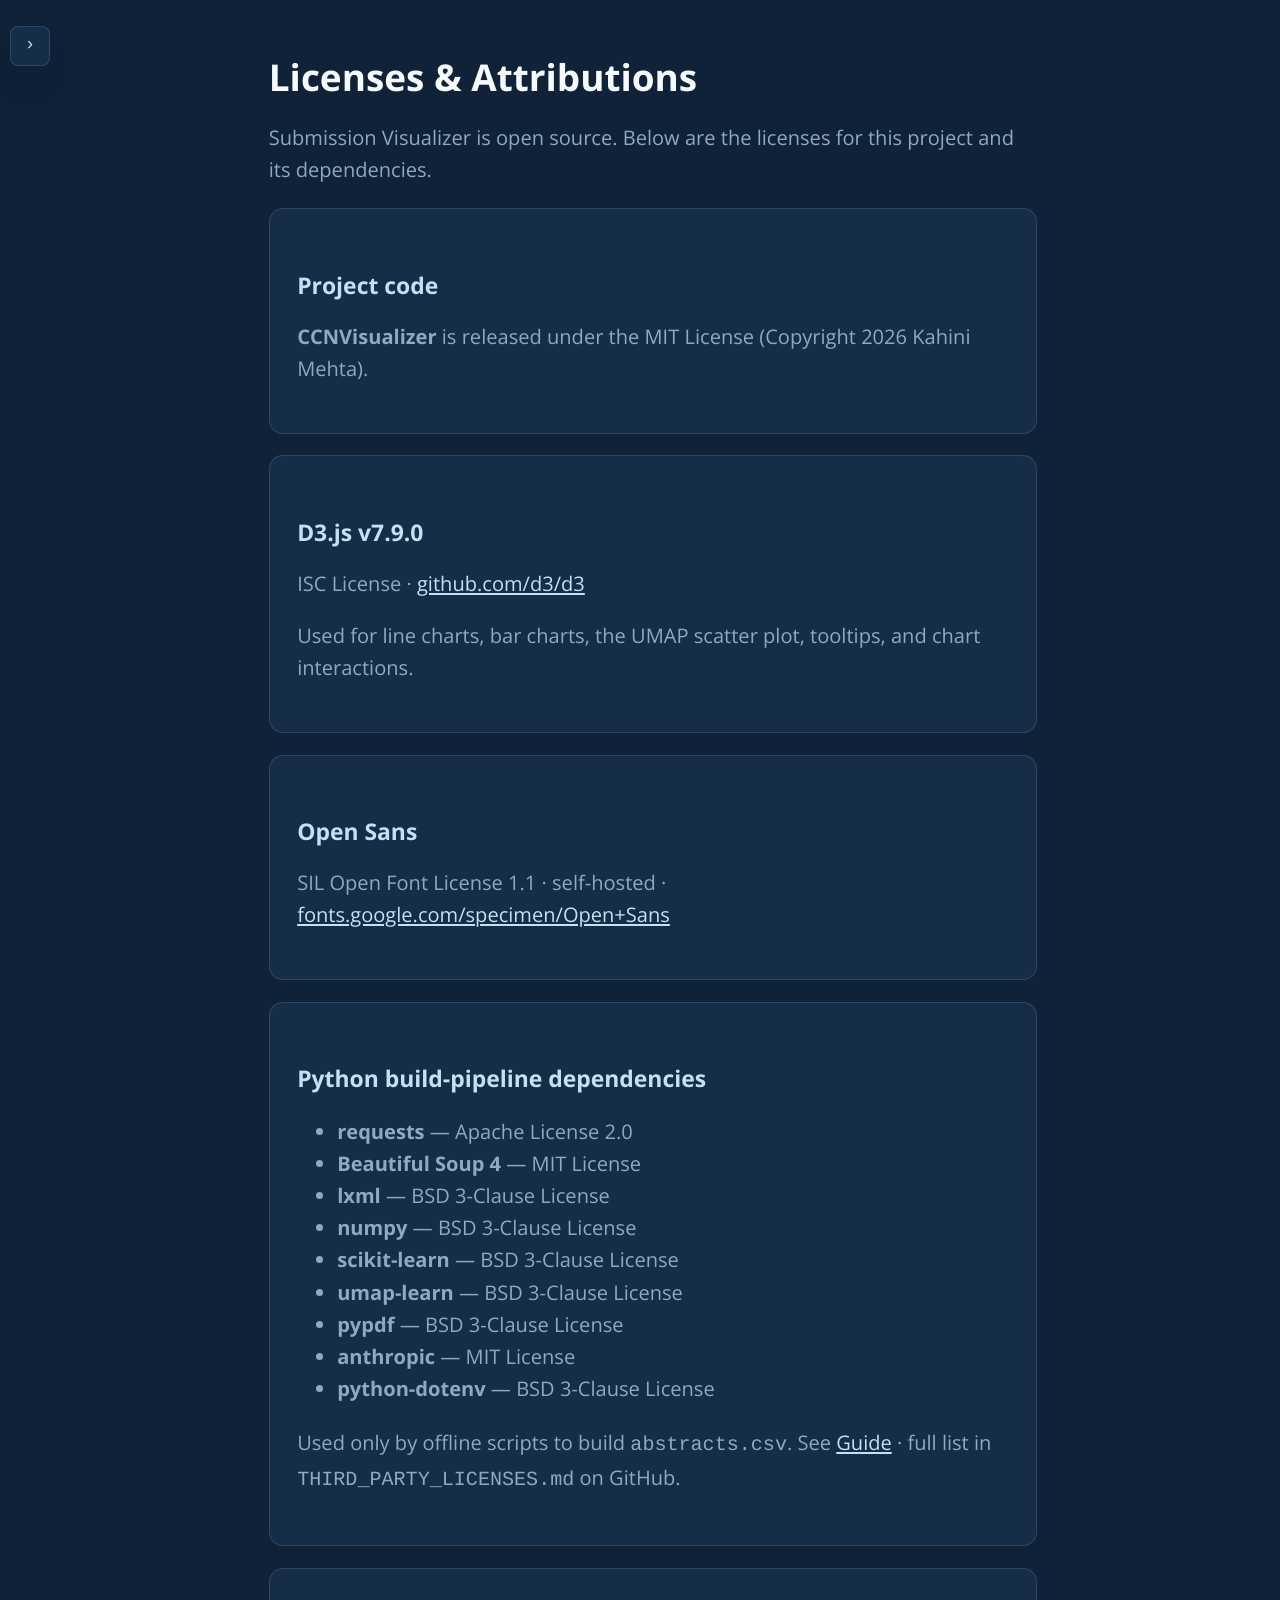
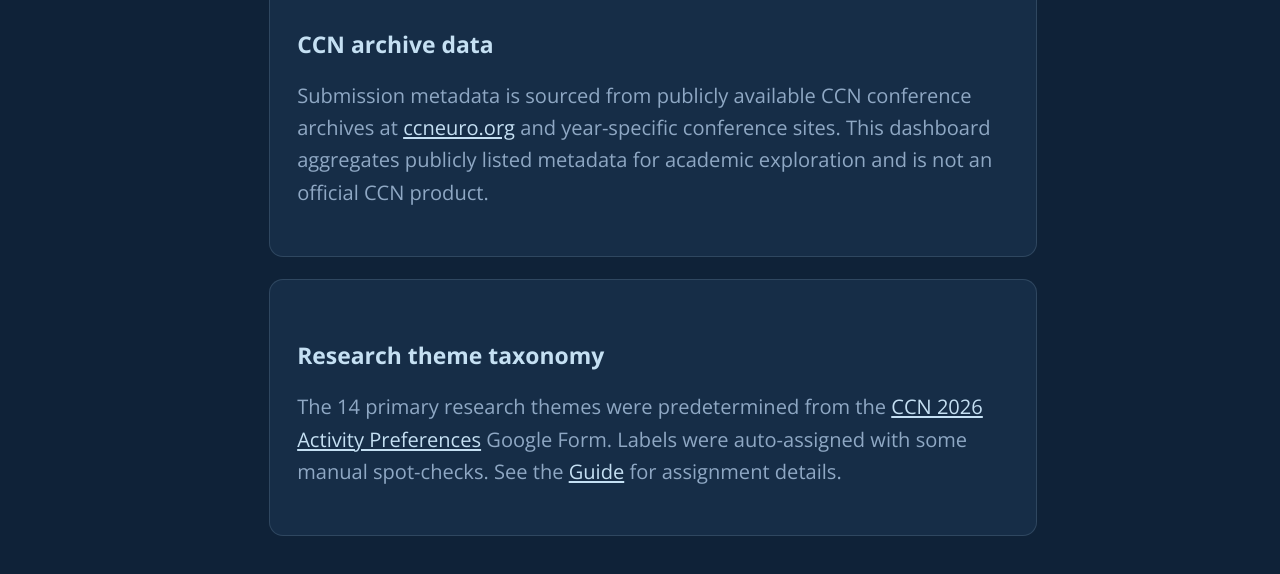
==== commit 22d6ca5a: "Larger type, broader UMAP, tighten overflow Bump root/chart type, compress UMAP height for a shorter" ====
--- a/docs/licenses.html
+++ b/docs/licenses.html
@@ -9,7 +9,7 @@
   <link rel="icon" href="assets/favicon-32.png?v=2" type="image/png" sizes="32x32" />
   <link rel="apple-touch-icon" href="assets/apple-touch-icon.png?v=2" />
   <meta name="theme-color" content="#0f2238" />
-  <link rel="stylesheet" href="css/style.css?v=54" />
+  <link rel="stylesheet" href="css/style.css?v=56" />
   <style>
     .license-page { max-width: min(768px, 100%); margin: 0 auto; }
     .license-page h1 { color: var(--ccn-white); margin-bottom: 0.5rem; font-size: clamp(1.45rem, 1.1rem + 1vw, 2rem); }
--- a/docs/css/style.css
+++ b/docs/css/style.css
@@ -42,9 +42,8 @@
 }
 
 html {
-  /* Tight fluid root everywhere: ~16–18px, no 640px cliff, no 2x swing.
-     Body copy rides this; UI chrome uses fixed px below. */
-  font-size: clamp(1rem, 0.94rem + 0.25vw, 1.125rem);
+  /* Larger but still tight fluid root (~18–22px). UI chrome stays px below. */
+  font-size: clamp(1.125rem, 1.05rem + 0.4vw, 1.375rem);
   width: 100%;
   max-width: 100%;
   scrollbar-gutter: stable;
@@ -290,17 +289,18 @@
 
 .brand h1 {
   margin: 0;
-  font-size: clamp(1.45rem, 1.1rem + 1.15vw, 2.15rem);
+  font-size: clamp(1.55rem, 1.2rem + 1.2vw, 2.25rem);
   font-weight: 700;
   color: var(--ccn-white);
   letter-spacing: -0.02em;
   line-height: 1.1;
+  overflow-wrap: anywhere;
 }
 
 .brand-subtitle {
   margin: 0.35rem 0 0;
   color: var(--muted);
-  font-size: clamp(0.82rem, 0.74rem + 0.3vw, 1rem);
+  font-size: clamp(0.9rem, 0.82rem + 0.35vw, 1.08rem);
   line-height: 1.45;
 }
 
@@ -425,7 +425,7 @@
 }
 
 .kpi-card .value {
-  font-size: clamp(1.15rem, 1rem + 0.55vw, 1.55rem);
+  font-size: clamp(1.25rem, 1.1rem + 0.55vw, 1.65rem);
   font-weight: 700;
   color: var(--ccn-white);
   line-height: 1.1;
@@ -436,6 +436,9 @@
   flex-wrap: wrap;
   gap: 0.4rem;
   margin-bottom: 0.85rem;
+  width: 100%;
+  max-width: 100%;
+  min-width: 0;
 }
 
 .year-chip {
@@ -445,7 +448,7 @@
   border-radius: var(--radius-sm);
   padding: 0.35rem 0.75rem;
   cursor: pointer;
-  font-size: 0.8rem;
+  font-size: 0.88rem;
   font-family: inherit;
   transition: 0.15s ease;
 }
@@ -461,6 +464,9 @@
   display: flex;
   flex-direction: column;
   gap: 0.85rem;
+  width: 100%;
+  max-width: 100%;
+  min-width: 0;
 }
 
 .card {
@@ -470,7 +476,10 @@
   padding: 1rem 1.05rem 1.1rem;
   box-shadow: var(--shadow);
   width: 100%;
+  max-width: 100%;
+  min-width: 0;
   overflow: visible;
+  box-sizing: border-box;
 }
 
 .card-wide,
@@ -482,12 +491,17 @@
   display: flex;
   flex-direction: column;
   gap: 0.85rem;
+  width: 100%;
+  max-width: 100%;
+  min-width: 0;
 }
 
 .embedding-main {
   display: flex;
   flex-direction: column;
   gap: 0.85rem;
+  width: 100%;
+  max-width: 100%;
   min-width: 0;
 }
 
@@ -579,11 +593,15 @@
 #embedding-chart {
   min-height: 0;
   width: 100%;
+  max-width: 100%;
 }
 
 .embedding-chart-wrap {
   position: relative;
   width: 100%;
+  max-width: 100%;
+  min-width: 0;
+  overflow: hidden;
 }
 
 .chart-note {
@@ -612,6 +630,9 @@
   align-items: flex-start;
   gap: 0.55rem 0.75rem;
   margin-top: 0.85rem;
+  width: 100%;
+  max-width: 100%;
+  min-width: 0;
 }
 
 .theme-filter-mode {
@@ -645,6 +666,7 @@
   gap: 0.35rem;
   flex: 1 1 256px;
   min-width: 0;
+  max-width: 100%;
 }
 
 .theme-chip {
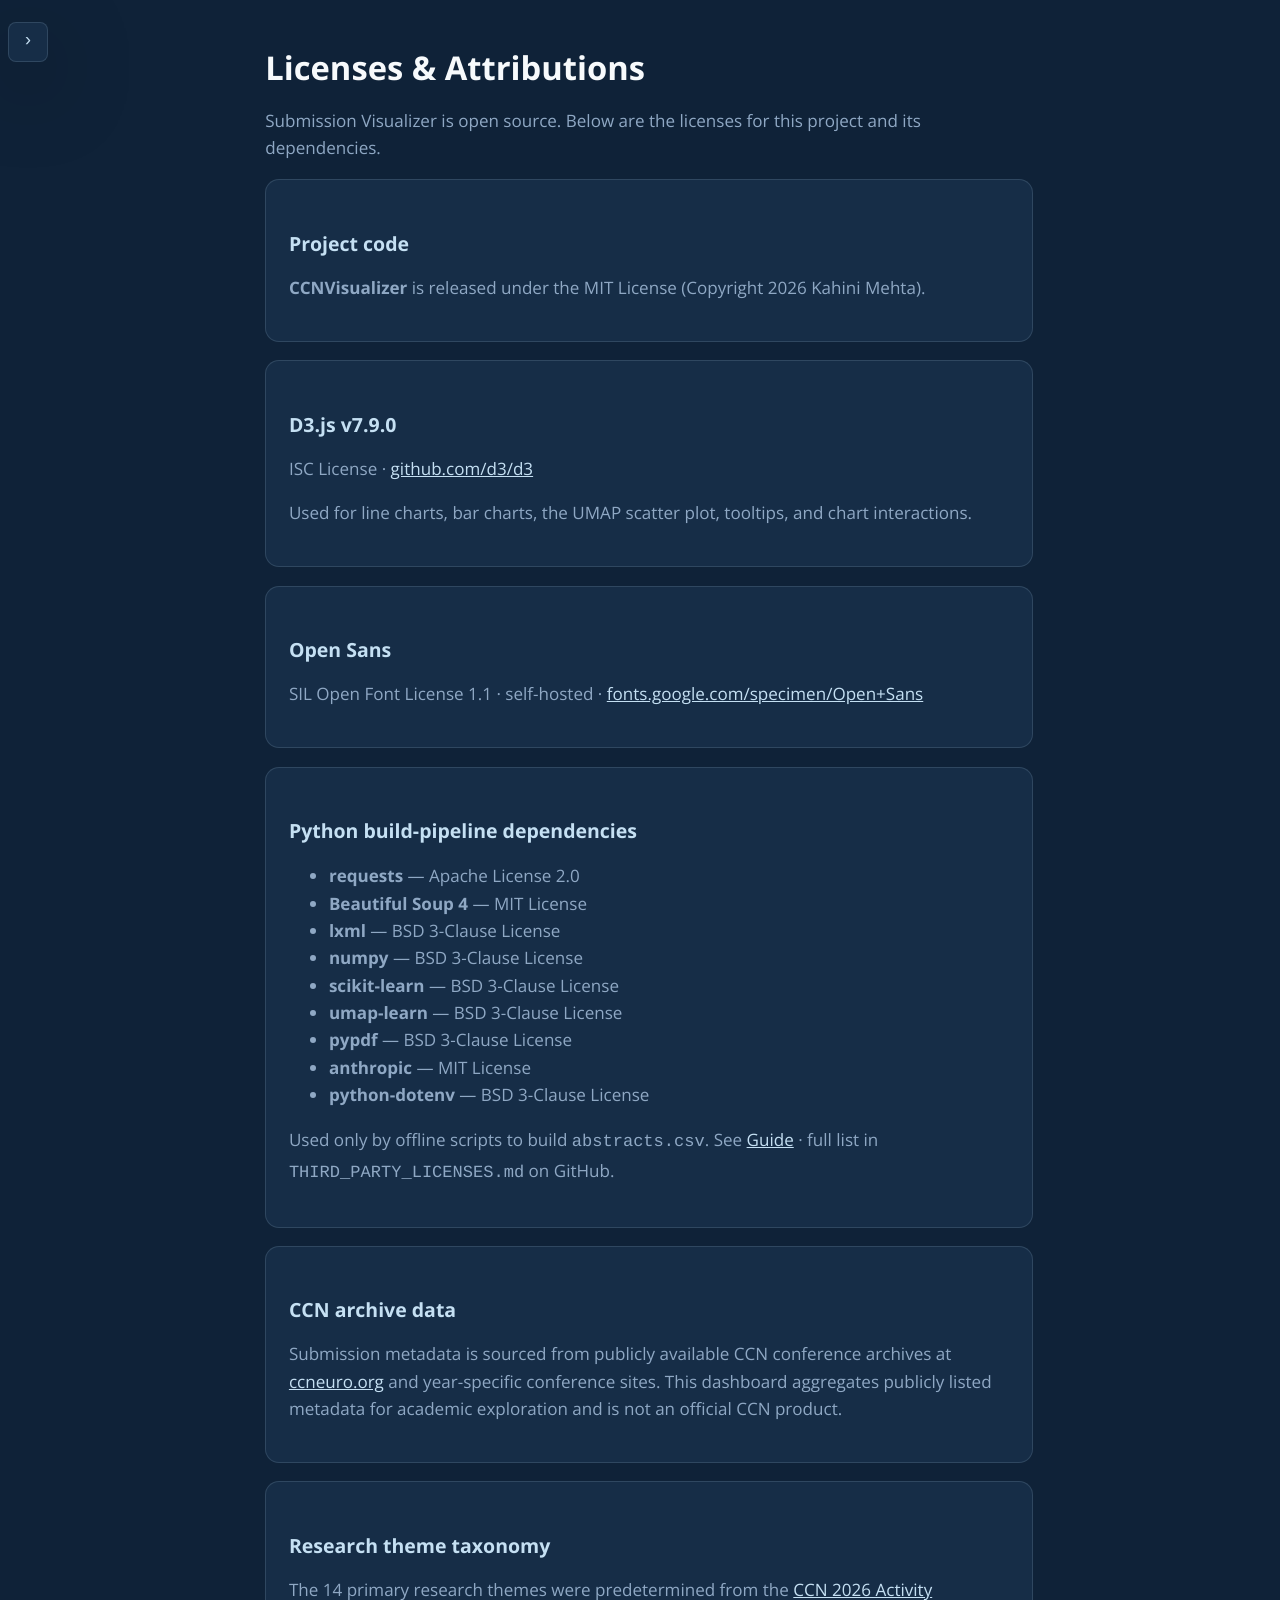
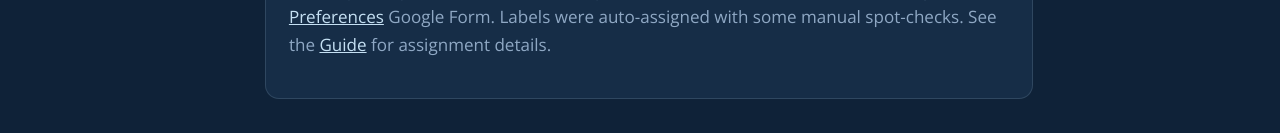
==== commit 6ab7fc88: "Keep mobile menu arrow clear of the title Increase collapsed-sidebar left clearance on phone/narrow " ====
--- a/docs/licenses.html
+++ b/docs/licenses.html
@@ -9,7 +9,7 @@
   <link rel="icon" href="assets/favicon-32.png?v=2" type="image/png" sizes="32x32" />
   <link rel="apple-touch-icon" href="assets/apple-touch-icon.png?v=2" />
   <meta name="theme-color" content="#0f2238" />
-  <link rel="stylesheet" href="css/style.css?v=56" />
+  <link rel="stylesheet" href="css/style.css?v=81" />
   <style>
     .license-page { max-width: min(768px, 100%); margin: 0 auto; }
     .license-page h1 { color: var(--ccn-white); margin-bottom: 0.5rem; font-size: clamp(1.45rem, 1.1rem + 1vw, 2rem); }
--- a/docs/css/style.css
+++ b/docs/css/style.css
@@ -37,13 +37,13 @@
   --radius-md: 14px;
   --radius-lg: 16px;
   --max-app-width: 100%;
-  --sidebar-width: 288px;
+  --sidebar-width: 304px;
   --sidebar-collapsed-width: 0;
 }
 
 html {
-  /* Larger but still tight fluid root (~18–22px). UI chrome stays px below. */
-  font-size: clamp(1.125rem, 1.05rem + 0.4vw, 1.375rem);
+  /* Shared fallback; JS sets the same viewport px root for every desktop browser. */
+  font-size: clamp(16px, 13px + 0.4vw, 19px);
   width: 100%;
   max-width: 100%;
   scrollbar-gutter: stable;
@@ -89,7 +89,7 @@
 
 .sidebar {
   flex: 0 0 auto;
-  font-size: 0.95rem;
+  font-size: 1rem;
   background: #0a1829;
   border-right: 1px solid var(--border);
   border-radius: 0 var(--radius-md) var(--radius-md) 0;
@@ -210,11 +210,13 @@
   border-radius: var(--radius-sm);
   background: transparent;
   color: var(--muted);
-  font-size: 0.88rem;
+  font-size: 0.98rem;
   font-weight: 600;
   text-decoration: none;
   transition: background 0.15s, color 0.15s;
   white-space: nowrap;
+  overflow: hidden;
+  text-overflow: ellipsis;
 }
 
 .sidebar.collapsed .nav-link {
@@ -289,19 +291,22 @@
 
 .brand h1 {
   margin: 0;
-  font-size: clamp(1.55rem, 1.2rem + 1.2vw, 2.25rem);
+  font-size: clamp(1.7rem, 1.35rem + 1.35vw, 2.5rem);
   font-weight: 700;
   color: var(--ccn-white);
   letter-spacing: -0.02em;
   line-height: 1.1;
   overflow-wrap: anywhere;
+  max-width: 100%;
 }
 
 .brand-subtitle {
   margin: 0.35rem 0 0;
   color: var(--muted);
-  font-size: clamp(0.9rem, 0.82rem + 0.35vw, 1.08rem);
+  font-size: clamp(0.98rem, 0.9rem + 0.4vw, 1.18rem);
   line-height: 1.45;
+  max-width: 100%;
+  overflow-wrap: anywhere;
 }
 
 .filter-bar {
@@ -325,7 +330,8 @@
   flex-direction: column;
   gap: 0.3rem;
   min-width: 0;
-  font-size: clamp(0.7rem, 0.64rem + 0.2vw, 0.8rem);
+  max-width: 100%;
+  font-size: clamp(0.78rem, 0.72rem + 0.22vw, 0.9rem);
   color: var(--muted);
   text-transform: uppercase;
   letter-spacing: 0.04em;
@@ -337,11 +343,11 @@
   color: var(--text);
   border: 1px solid var(--border);
   border-radius: 8px;
-  padding: 0.5rem 0.75rem;
+  padding: 0.65rem 0.85rem;
   font-family: inherit;
-  font-size: 0.9rem;
+  font-size: 1rem;
   line-height: 1.25;
-  height: 44px;
+  height: 54px;
   width: 100%;
   min-width: 0;
   max-width: 100%;
@@ -417,7 +423,7 @@
 
 .kpi-card .label {
   color: var(--muted);
-  font-size: clamp(0.72rem, 0.68rem + 0.2vw, 0.85rem);
+  font-size: clamp(0.8rem, 0.74rem + 0.22vw, 0.95rem);
   margin-bottom: 0.15rem;
   overflow: hidden;
   text-overflow: ellipsis;
@@ -425,10 +431,11 @@
 }
 
 .kpi-card .value {
-  font-size: clamp(1.25rem, 1.1rem + 0.55vw, 1.65rem);
+  font-size: clamp(1.4rem, 1.2rem + 0.6vw, 1.85rem);
   font-weight: 700;
   color: var(--ccn-white);
   line-height: 1.1;
+  overflow-wrap: anywhere;
 }
 
 .year-chips-row {
@@ -446,9 +453,9 @@
   background: var(--ccn-navy-card);
   color: var(--text);
   border-radius: var(--radius-sm);
-  padding: 0.35rem 0.75rem;
+  padding: 0.4rem 0.8rem;
   cursor: pointer;
-  font-size: 0.88rem;
+  font-size: 0.98rem;
   font-family: inherit;
   transition: 0.15s ease;
 }
@@ -478,7 +485,7 @@
   width: 100%;
   max-width: 100%;
   min-width: 0;
-  overflow: visible;
+  overflow: hidden;
   box-sizing: border-box;
 }
 
@@ -533,10 +540,6 @@
   overflow: visible;
 }
 
-#embedding-chart {
-  overflow: visible;
-}
-
 #year-chart svg,
 #theme-share-by-year svg,
 #theme-bars svg,
@@ -579,21 +582,24 @@
 
 .theme-panel-title {
   margin: 0;
-  font-size: 0.92rem;
+  font-size: 1.05rem;
   font-weight: 700;
   color: var(--ccn-white);
 }
 
 .theme-panel-sub {
   margin: 0.2rem 0 0.6rem;
-  color: var(--muted);
-  font-size: 0.75rem;
+  color: #a8c0d8;
+  font-size: 0.88rem;
+  font-weight: 400;
+  line-height: 1.45;
 }
 
 #embedding-chart {
   min-height: 0;
   width: 100%;
   max-width: 100%;
+  overflow: hidden;
 }
 
 .embedding-chart-wrap {
@@ -602,14 +608,17 @@
   max-width: 100%;
   min-width: 0;
   overflow: hidden;
+  contain: inline-size;
 }
 
 .chart-note {
   margin: 0.65rem 0 0;
   color: var(--muted);
-  font-size: 0.75rem;
+  font-size: 0.85rem;
   font-style: italic;
   line-height: 1.45;
+  max-width: 100%;
+  overflow-wrap: anywhere;
 }
 
 .chart-note strong {
@@ -620,8 +629,10 @@
 .chart-disclaimer {
   margin: 0.55rem 0 0;
   color: var(--muted);
-  font-size: 0.72rem;
+  font-size: 0.82rem;
   line-height: 1.45;
+  max-width: 100%;
+  overflow-wrap: anywhere;
 }
 
 .theme-filter-bar {
@@ -649,9 +660,9 @@
   background: transparent;
   color: var(--muted);
   font: inherit;
-  font-size: 0.78rem;
+  font-size: 0.88rem;
   font-weight: 600;
-  padding: 0.35rem 0.7rem;
+  padding: 0.4rem 0.75rem;
   cursor: pointer;
 }
 
@@ -675,11 +686,14 @@
   background: rgba(197, 224, 243, 0.08);
   color: var(--ccn-blue);
   border-radius: 0.4rem;
-  padding: 0.22rem 0.55rem;
+  padding: 0.28rem 0.6rem;
   font: inherit;
-  font-size: 0.72rem;
+  font-size: 0.9rem;
   line-height: 1.3;
   cursor: pointer;
+  max-width: 100%;
+  overflow-wrap: anywhere;
+  white-space: normal;
 }
 
 .theme-chip.selected {
@@ -700,9 +714,9 @@
   background: transparent;
   color: var(--muted);
   border-radius: 0.4rem;
-  padding: 0.28rem 0.65rem;
+  padding: 0.32rem 0.7rem;
   font: inherit;
-  font-size: 0.72rem;
+  font-size: 0.82rem;
   cursor: pointer;
   flex: 0 0 auto;
 }
@@ -714,13 +728,15 @@
 
 .theme-filter-status {
   margin: 0.55rem 0 0;
-  padding: 0.45rem 0.7rem;
+  padding: 0.5rem 0.75rem;
   border: 1px solid rgba(244, 199, 195, 0.35);
   border-radius: 0.45rem;
   background: rgba(244, 199, 195, 0.1);
   color: var(--ccn-pink);
-  font-size: 0.78rem;
+  font-size: 0.88rem;
   line-height: 1.4;
+  max-width: 100%;
+  overflow-wrap: anywhere;
 }
 
 .theme-filter-status[hidden] {
@@ -765,19 +781,31 @@
 
 .filter-field.compact select {
   min-width: 104px;
+  height: 40px;
+  min-height: 40px;
+  padding: 0.35rem 0.55rem;
+  font-size: 0.88rem;
+  line-height: 1.15;
+  overflow: visible;
 }
 
 .card-header h2 {
   margin: 0;
-  font-size: clamp(0.95rem, 0.88rem + 0.3vw, 1.15rem);
+  font-size: clamp(1.05rem, 0.95rem + 0.35vw, 1.3rem);
   font-weight: 700;
   color: var(--ccn-white);
+  overflow-wrap: anywhere;
+  max-width: 100%;
 }
 
 .card-sub {
-  margin: 0.2rem 0 0;
-  color: var(--muted);
-  font-size: clamp(0.72rem, 0.68rem + 0.2vw, 0.88rem);
+  margin: 0.25rem 0 0;
+  color: #a8c0d8;
+  font-size: clamp(0.86rem, 0.8rem + 0.22vw, 1rem);
+  font-weight: 400;
+  line-height: 1.45;
+  overflow-wrap: anywhere;
+  max-width: 100%;
 }
 
 #submissions-panel {
@@ -795,6 +823,25 @@
   flex-wrap: wrap;
   align-items: center;
   gap: 0.45rem;
+}
+
+/* Chrome/Brave: enlarge list body type only — keep h2 aligned with other card headers. */
+html.is-chrome #submissions-panel .card-sub,
+html.is-chrome #submissions-panel #results-count,
+html.is-brave #submissions-panel .card-sub,
+html.is-brave #submissions-panel #results-count {
+  font-size: clamp(1.1rem, 1rem + 0.35vw, 1.3rem);
+}
+
+html.is-chrome #submissions-panel .paper-item .meta,
+html.is-brave #submissions-panel .paper-item .meta {
+  font-size: 1.15rem;
+}
+
+html.is-chrome #submissions-panel .keyword-tag,
+html.is-brave #submissions-panel .keyword-tag {
+  font-size: 1.05rem;
+  padding: 0.28rem 0.7rem;
 }
 
 svg {
@@ -816,12 +863,18 @@
   height: 0.01px;
 }
 
-/* Phone-only: require device width too so a narrow laptop/Brave window
-   does not drop to the phone font scale. */
-/* Match JS isPhoneLayout: viewport width + touch only (no max-device-width). */
+/* Yesterday's clean phone layout — browser-normal type, light ui-scale.
+   Match JS isPhoneLayout: viewport width + touch only. */
 @media (max-width: 639px) and (hover: none) and (pointer: coarse) {
   :root {
-    --ui-scale: 1;
+    --ui-scale: 1.232;
+  }
+
+  html,
+  html.is-phone,
+  html.is-windows,
+  html.is-brave {
+    font-size: 100%;
   }
 
   .app-shell {
@@ -842,11 +895,11 @@
   }
 
   .brand h1 {
-    font-size: clamp(1.25rem, 1.1rem + 1.5vw, 1.55rem);
+    font-size: 1.35rem;
   }
 
   .brand-subtitle {
-    font-size: clamp(0.76rem, 0.72rem + 0.4vw, 0.88rem);
+    font-size: 0.8rem;
   }
 
   .filter-bar {
@@ -854,6 +907,17 @@
     gap: 0.55rem;
   }
 
+  .filter-field {
+    font-size: 0.7rem;
+  }
+
+  .filter-field select,
+  .filter-field input {
+    font-size: 0.9rem;
+    height: 42px;
+    padding: 0.45rem 0.7rem;
+  }
+
   .theme-filter-bar {
     margin-top: 0.65rem;
     gap: 0.4rem 0.5rem;
@@ -864,6 +928,11 @@
     padding: 0.18rem 0.45rem;
   }
 
+  .theme-mode-btn {
+    font-size: 0.74rem;
+    padding: 0.3rem 0.55rem;
+  }
+
   .theme-filter-status {
     font-size: 0.74rem;
     padding: 0.4rem 0.55rem;
@@ -877,6 +946,19 @@
     padding: 0.65rem 0.7rem;
   }
 
+  .kpi-card .label {
+    font-size: 0.72rem;
+  }
+
+  .kpi-card .value {
+    font-size: 1.25rem;
+  }
+
+  .year-chip {
+    font-size: 0.84rem;
+    padding: 0.3rem 0.65rem;
+  }
+
   .card {
     padding: 0.8rem 0.75rem;
   }
@@ -889,12 +971,34 @@
     font-size: 0.74rem;
   }
 
+  .theme-panel-title {
+    font-size: 0.9rem;
+  }
+
+  .theme-panel-sub,
+  .chart-note,
+  .chart-disclaimer {
+    font-size: 0.74rem;
+  }
+
   .paper-list {
-    max-height: min(352px, 52vh);
+    max-height: min(22rem, 52vh);
+  }
+
+  .paper-item h3 {
+    font-size: 0.9rem;
+  }
+
+  .paper-item .meta {
+    font-size: 0.76rem;
+  }
+
+  .keyword-tag {
+    font-size: 0.7rem;
   }
 
   .tooltip {
-    max-width: min(320px, 92%);
+    max-width: min(20rem, 92vw);
     font-size: 0.84rem;
     padding: 0.5rem 0.65rem;
   }
@@ -904,7 +1008,7 @@
     top: 50%;
     right: auto;
     bottom: auto;
-    max-width: min(320px, 88%);
+    max-width: min(20rem, 88vw);
     font-size: 0.84rem;
     padding: 0.55rem 0.65rem;
     transform: translate(-50%, -50%) scale(0.5);
@@ -920,9 +1024,9 @@
   }
 
   .tooltip.tooltip-phone-centered .tooltip-close {
-    width: 24px;
-    height: 24px;
-    font-size: 16px;
+    width: 1.5rem;
+    height: 1.5rem;
+    font-size: 1rem;
   }
 
   #year-chart,
@@ -937,14 +1041,15 @@
   background: rgba(10, 24, 41, 0.96);
   border: 1px solid var(--border);
   color: var(--text);
-  padding: 0.55rem 0.75rem;
+  padding: 0.6rem 0.8rem;
   border-radius: var(--radius-sm);
-  font-size: 0.82rem;
+  font-size: 0.92rem;
   line-height: 1.45;
-  max-width: min(352px, 90%);
+  max-width: min(368px, 90%);
   opacity: 0;
   transition: opacity 0.1s;
   z-index: 1000;
+  overflow-wrap: anywhere;
 }
 
 .tooltip strong {
@@ -1009,7 +1114,7 @@
   gap: 0.35rem;
   margin-top: 0.3rem;
   color: var(--muted);
-  font-size: 0.74rem;
+  font-size: 0.84rem;
 }
 
 .tooltip-year-swatch {
@@ -1037,12 +1142,14 @@
   background: color-mix(in srgb, var(--topic-color, #c5e0f3) 28%, transparent);
   color: var(--topic-color, var(--ccn-blue));
   border-radius: 0.3rem;
-  padding: 0.12rem 0.45rem;
+  padding: 0.16rem 0.5rem;
   font: inherit;
-  font-size: 0.72rem;
+  font-size: 0.82rem;
   line-height: 1.3;
   text-align: left;
   cursor: pointer;
+  max-width: 100%;
+  overflow-wrap: anywhere;
 }
 
 .tooltip-topic.active {
@@ -1069,9 +1176,9 @@
   background: rgba(197, 224, 243, 0.1);
   color: var(--ccn-blue);
   border-radius: 0.3rem;
-  padding: 0.18rem 0.5rem;
+  padding: 0.22rem 0.55rem;
   font: inherit;
-  font-size: 0.72rem;
+  font-size: 0.82rem;
   cursor: pointer;
 }
 
@@ -1086,7 +1193,7 @@
   display: block;
   margin-top: 0.3rem;
   color: var(--muted);
-  font-size: 0.7rem;
+  font-size: 0.8rem;
   font-style: italic;
 }
 
@@ -1119,9 +1226,10 @@
 
 .paper-item h3 {
   margin: 0 0 0.35rem;
-  font-size: 0.92rem;
+  font-size: 1.05rem;
   font-weight: 600;
   line-height: 1.35;
+  overflow-wrap: anywhere;
 }
 
 .paper-item h3 a {
@@ -1135,9 +1243,10 @@
 
 .paper-item .meta {
   color: var(--muted);
-  font-size: 0.78rem;
+  font-size: 0.88rem;
   margin-bottom: 0.45rem;
   line-height: 1.4;
+  overflow-wrap: anywhere;
 }
 
 .keyword-tags {
@@ -1151,9 +1260,11 @@
   color: var(--ccn-blue);
   border: 1px solid rgba(197, 224, 243, 0.28);
   border-radius: 0.35rem;
-  padding: 0.15rem 0.55rem;
-  font-size: 0.72rem;
+  padding: 0.2rem 0.6rem;
+  font-size: 0.82rem;
   cursor: default;
+  max-width: 100%;
+  overflow-wrap: anywhere;
 }
 
 .keyword-tag.topic-tag {
@@ -1170,7 +1281,7 @@
   margin-top: 1.25rem;
   text-align: center;
   color: var(--muted);
-  font-size: 0.8rem;
+  font-size: 0.9rem;
 }
 
 .site-footer p {
@@ -1210,7 +1321,7 @@
   }
 
   .main-area {
-    padding: 0.85rem 0.75rem 1.5rem 3rem;
+    padding: 0.85rem 0.75rem 1.5rem 3.6rem;
   }
 
   body:not(.sidebar-collapsed) .main-area {
@@ -1220,6 +1331,11 @@
   .topbar {
     padding: 0.75rem 0 0.85rem;
     gap: 0.85rem;
+  }
+
+  .sidebar.collapsed {
+    top: 0.65rem;
+    left: 0.3rem;
   }
 
   .kpi-card {
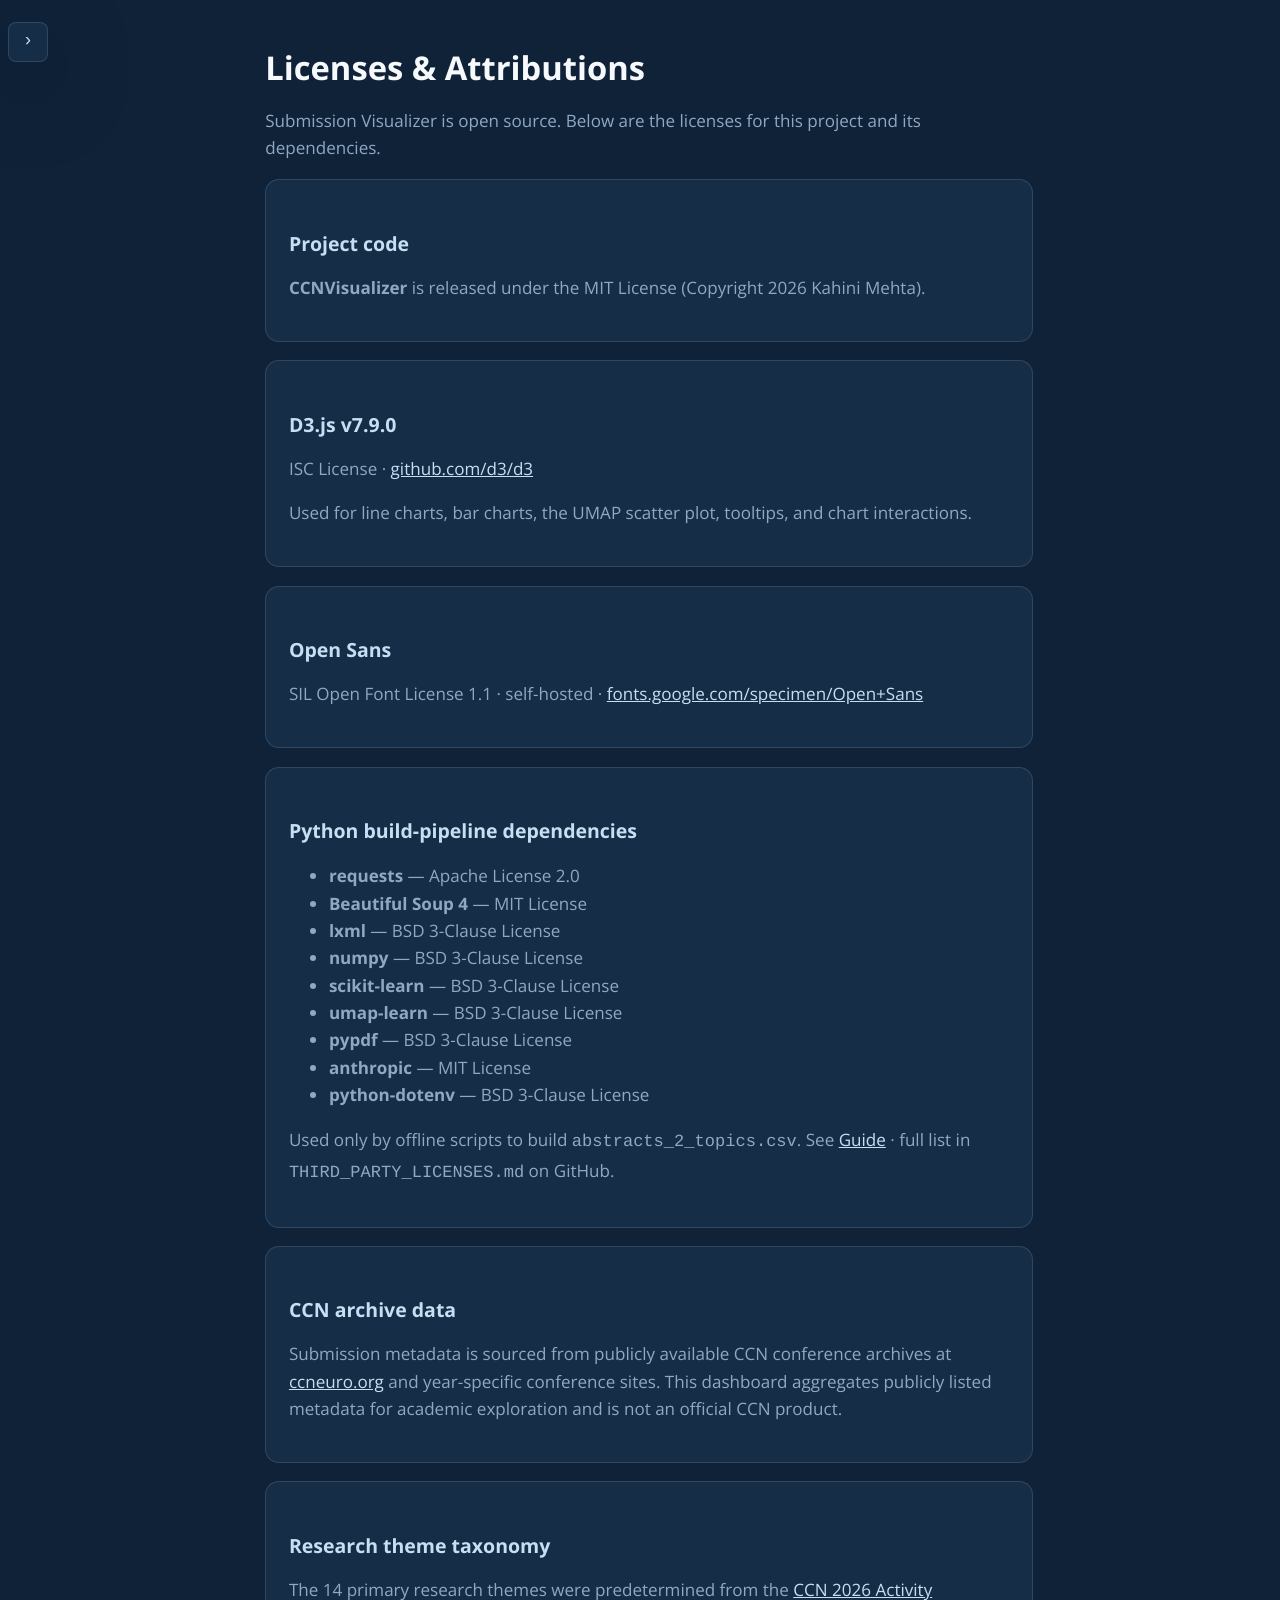
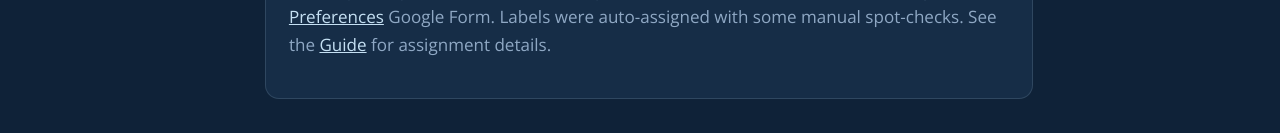
==== commit fe718c50: "Rename unused CSV exports to *_old.csv Keep abstracts_2_topics.csv as the only active dashboard data" ====
--- a/docs/licenses.html
+++ b/docs/licenses.html
@@ -9,7 +9,7 @@
   <link rel="icon" href="assets/favicon-32.png?v=2" type="image/png" sizes="32x32" />
   <link rel="apple-touch-icon" href="assets/apple-touch-icon.png?v=2" />
   <meta name="theme-color" content="#0f2238" />
-  <link rel="stylesheet" href="css/style.css?v=81" />
+  <link rel="stylesheet" href="css/style.css?v=82" />
   <style>
     .license-page { max-width: min(768px, 100%); margin: 0 auto; }
     .license-page h1 { color: var(--ccn-white); margin-bottom: 0.5rem; font-size: clamp(1.45rem, 1.1rem + 1vw, 2rem); }
@@ -71,7 +71,7 @@
             <li><strong>anthropic</strong> — MIT License</li>
             <li><strong>python-dotenv</strong> — BSD 3-Clause License</li>
           </ul>
-          <p>Used only by offline scripts to build <code>abstracts.csv</code>. See <a href="GUIDE.md">Guide</a> · full list in <code>THIRD_PARTY_LICENSES.md</code> on GitHub.</p>
+          <p>Used only by offline scripts to build <code>abstracts_2_topics.csv</code>. See <a href="GUIDE.md">Guide</a> · full list in <code>THIRD_PARTY_LICENSES.md</code> on GitHub.</p>
         </div>
 
         <div class="license-card">
--- a/docs/css/style.css
+++ b/docs/css/style.css
@@ -311,8 +311,8 @@
 
 .filter-bar {
   display: grid;
-  /* px basis — rem would track the fluid html clamp and shift wrap points. */
-  grid-template-columns: repeat(auto-fit, minmax(min(100%, 184px), 1fr));
+  /* Year + search sit side-by-side on desktop; stack on narrow viewports. */
+  grid-template-columns: minmax(7.5rem, 10rem) minmax(0, 1fr);
   gap: 0.75rem;
   align-items: end;
   width: 100%;
@@ -320,9 +320,8 @@
   min-width: 0;
 }
 
-.filter-bar .search-field,
-.filter-bar #dataset-select {
-  min-width: min(100%, 224px);
+.filter-bar .search-field {
+  min-width: 0;
 }
 
 .filter-field {
@@ -442,15 +441,30 @@
   display: flex;
   flex-wrap: wrap;
   gap: 0.4rem;
-  margin-bottom: 0.85rem;
-  width: 100%;
-  max-width: 100%;
-  min-width: 0;
+  margin: 0 0 0.65rem;
+  width: 100%;
+  max-width: 100%;
+  min-width: 0;
+}
+
+.top-topic-filter {
+  width: 100%;
+  max-width: 100%;
+  min-width: 0;
+  margin: 0 0 0.85rem;
+  padding: 0.65rem 0.75rem;
+  border: 1px solid rgba(244, 199, 195, 0.22);
+  border-radius: var(--radius-md);
+  background: linear-gradient(
+    180deg,
+    rgba(244, 199, 195, 0.06) 0%,
+    rgba(15, 34, 56, 0.35) 100%
+  );
 }
 
 .year-chip {
-  border: 1px solid var(--border);
-  background: var(--ccn-navy-card);
+  border: 1px solid color-mix(in srgb, var(--year-color, var(--border)) 55%, var(--border));
+  background: color-mix(in srgb, var(--year-color, var(--ccn-navy-card)) 18%, var(--ccn-navy-card));
   color: var(--text);
   border-radius: var(--radius-sm);
   padding: 0.4rem 0.8rem;
@@ -462,8 +476,8 @@
 
 .year-chip.active,
 .year-chip:hover {
-  background: var(--ccn-navy);
-  border-color: var(--ccn-blue);
+  background: color-mix(in srgb, var(--year-color, var(--ccn-blue)) 32%, var(--ccn-navy));
+  border-color: var(--year-color, var(--ccn-blue));
   color: var(--ccn-white);
 }
 
@@ -640,10 +654,15 @@
   flex-wrap: wrap;
   align-items: flex-start;
   gap: 0.55rem 0.75rem;
-  margin-top: 0.85rem;
-  width: 100%;
-  max-width: 100%;
-  min-width: 0;
+  margin: 0;
+  width: 100%;
+  max-width: 100%;
+  min-width: 0;
+}
+
+.top-topic-filter .theme-filter-status {
+  margin-top: 0.55rem;
+  margin-bottom: 0;
 }
 
 .theme-filter-mode {
@@ -682,9 +701,9 @@
 
 .theme-chip {
   appearance: none;
-  border: 1px solid rgba(197, 224, 243, 0.28);
-  background: rgba(197, 224, 243, 0.08);
-  color: var(--ccn-blue);
+  border: 1px solid color-mix(in srgb, var(--topic-color, #c5e0f3) 45%, transparent);
+  background: color-mix(in srgb, var(--topic-color, #c5e0f3) 14%, transparent);
+  color: var(--topic-color, var(--ccn-blue));
   border-radius: 0.4rem;
   padding: 0.28rem 0.6rem;
   font: inherit;
@@ -697,15 +716,17 @@
 }
 
 .theme-chip.selected {
-  border-color: var(--ccn-pink);
-  background: rgba(244, 199, 195, 0.2);
-  color: var(--ccn-pink);
+  border-color: var(--topic-color, var(--ccn-pink));
+  background: color-mix(in srgb, var(--topic-color, #f4c7c3) 28%, transparent);
+  color: var(--topic-color, var(--ccn-pink));
+  box-shadow: 0 0 0 1px color-mix(in srgb, var(--topic-color, #f4c7c3) 55%, transparent);
 }
 
 .theme-chip.selected.exclude {
   border-color: #f87171;
   background: rgba(248, 113, 113, 0.16);
   color: #fecaca;
+  box-shadow: 0 0 0 1px rgba(248, 113, 113, 0.45);
 }
 
 .theme-clear-btn {
@@ -881,8 +902,14 @@
     padding-inline: 0;
   }
 
+  /* Keep the collapsed menu arrow clear of the title line. */
+  .sidebar.collapsed {
+    top: 0.5rem;
+    left: 0.35rem;
+  }
+
   .main-area {
-    padding: 0.7rem 0.65rem 1.25rem 2.85rem;
+    padding: 0.7rem 0.65rem 1.25rem 3.85rem;
   }
 
   body:not(.sidebar-collapsed) .main-area {
@@ -894,8 +921,13 @@
     padding: 0.65rem 0 0.75rem;
   }
 
+  .brand-text {
+    min-width: 0;
+  }
+
   .brand h1 {
     font-size: 1.35rem;
+    padding-left: 0.1rem;
   }
 
   .brand-subtitle {
@@ -1125,6 +1157,15 @@
   flex: 0 0 auto;
 }
 
+.tooltip-authors {
+  margin-top: 0.28rem;
+  color: var(--ccn-blue);
+  font-size: 0.84rem;
+  line-height: 1.35;
+  max-width: 100%;
+  overflow-wrap: anywhere;
+}
+
 .tooltip-topics {
   display: flex;
   flex-wrap: wrap;
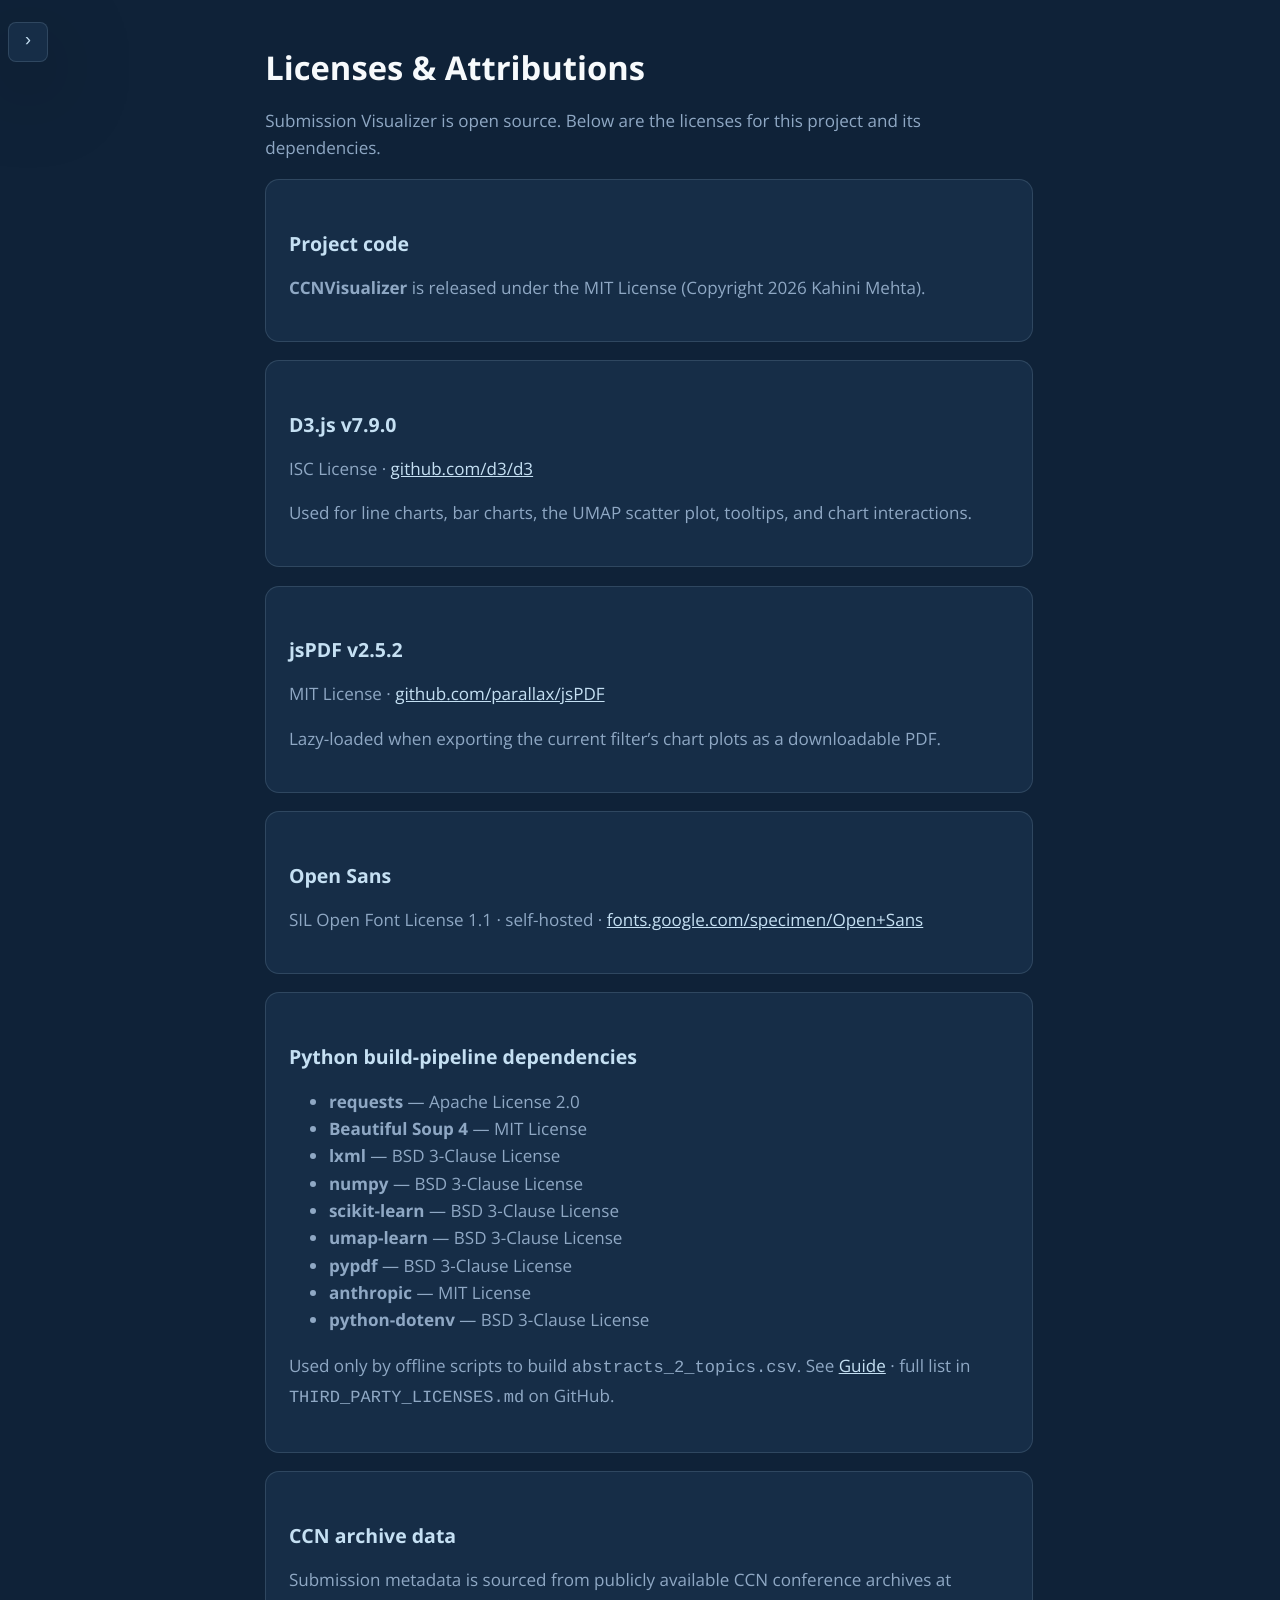
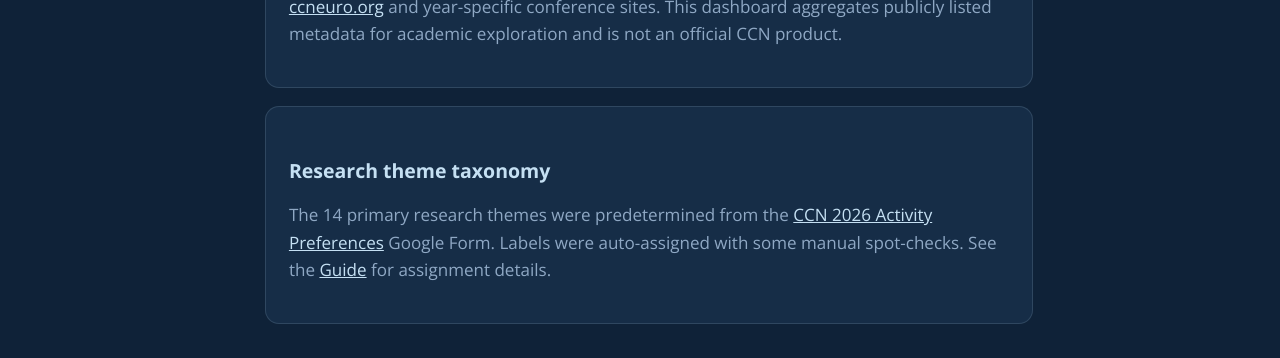
==== commit b4a58de3: "Add CSV and PDF export for the current filter Place Download CSV and Download PDF controls next to t" ====
--- a/docs/licenses.html
+++ b/docs/licenses.html
@@ -54,6 +54,12 @@
         </div>
 
         <div class="license-card">
+          <h2>jsPDF v2.5.2</h2>
+          <p>MIT License · <a href="https://github.com/parallax/jsPDF" target="_blank" rel="noopener">github.com/parallax/jsPDF</a></p>
+          <p>Lazy-loaded when exporting the current filter’s chart plots as a downloadable PDF.</p>
+        </div>
+
+        <div class="license-card">
           <h2>Open Sans</h2>
           <p>SIL Open Font License 1.1 · self-hosted · <a href="https://fonts.google.com/specimen/Open+Sans" target="_blank" rel="noopener">fonts.google.com/specimen/Open+Sans</a></p>
         </div>
@@ -96,6 +102,6 @@
     </div>
   </div>
 
-  <script src="js/sidebar.js"></script>
+  <script src="js/sidebar.js?v=20"></script>
 </body>
 </html>
--- a/docs/css/style.css
+++ b/docs/css/style.css
@@ -311,8 +311,8 @@
 
 .filter-bar {
   display: grid;
-  /* Year + search sit side-by-side on desktop; stack on narrow viewports. */
-  grid-template-columns: minmax(7.5rem, 10rem) minmax(0, 1fr);
+  /* Year dropdown + search + export/clear actions sit in one row on desktop. */
+  grid-template-columns: minmax(9rem, 12rem) minmax(0, 1fr) auto;
   gap: 0.75rem;
   align-items: end;
   width: 100%;
@@ -320,8 +320,181 @@
   min-width: 0;
 }
 
+.filter-actions {
+  display: flex;
+  flex-wrap: wrap;
+  align-items: stretch;
+  gap: 0.5rem;
+  min-width: 0;
+}
+
+.export-btn {
+  appearance: none;
+  height: 54px;
+  padding: 0.55rem 0.9rem;
+  border: 1px solid rgba(197, 224, 243, 0.35);
+  border-radius: 8px;
+  background: color-mix(in srgb, var(--ccn-blue) 16%, transparent);
+  color: var(--ccn-white);
+  font: inherit;
+  font-size: 0.88rem;
+  font-weight: 600;
+  white-space: nowrap;
+  cursor: pointer;
+  flex: 0 0 auto;
+}
+
+.export-btn:hover {
+  border-color: rgba(197, 224, 243, 0.55);
+  background: color-mix(in srgb, var(--ccn-blue) 28%, transparent);
+}
+
+.export-btn:disabled {
+  opacity: 0.55;
+  cursor: wait;
+}
+
 .filter-bar .search-field {
   min-width: 0;
+}
+
+.filter-bar .year-filter-field {
+  min-width: 0;
+}
+
+.year-multi-select {
+  position: relative;
+  width: 100%;
+  min-width: 0;
+}
+
+.year-multi-toggle {
+  display: flex;
+  align-items: center;
+  justify-content: space-between;
+  gap: 0.5rem;
+  width: 100%;
+  min-width: 0;
+  height: 54px;
+  padding: 0.65rem 0.85rem;
+  box-sizing: border-box;
+  border: 1px solid var(--border);
+  border-radius: 8px;
+  background: var(--ccn-navy-card);
+  color: var(--text);
+  font-family: inherit;
+  font-size: 1rem;
+  line-height: 1.25;
+  text-align: left;
+  cursor: pointer;
+  -webkit-appearance: none;
+  appearance: none;
+}
+
+.year-multi-toggle::after {
+  content: "";
+  width: 0.45rem;
+  height: 0.45rem;
+  border-right: 2px solid var(--muted);
+  border-bottom: 2px solid var(--muted);
+  transform: rotate(45deg);
+  flex: 0 0 auto;
+  margin-top: -0.2rem;
+}
+
+.year-multi-toggle[aria-expanded="true"]::after {
+  margin-top: 0.15rem;
+  transform: rotate(-135deg);
+}
+
+.year-multi-toggle-label {
+  min-width: 0;
+  overflow: hidden;
+  text-overflow: ellipsis;
+  white-space: nowrap;
+}
+
+.year-multi-menu {
+  position: absolute;
+  z-index: 40;
+  top: calc(100% + 0.35rem);
+  left: 0;
+  right: 0;
+  min-width: 11rem;
+  max-height: min(18rem, 55vh);
+  overflow: auto;
+  padding: 0.4rem;
+  border: 1px solid var(--border);
+  border-radius: 0.55rem;
+  background: var(--ccn-navy-card);
+  box-shadow: var(--shadow);
+}
+
+.year-multi-menu[hidden] {
+  display: none;
+}
+
+.year-option {
+  display: flex;
+  align-items: center;
+  gap: 0.55rem;
+  width: 100%;
+  margin: 0;
+  padding: 0.45rem 0.55rem;
+  border: 0;
+  border-radius: 0.4rem;
+  background: transparent;
+  color: var(--text);
+  font: inherit;
+  font-size: 0.95rem;
+  text-align: left;
+  cursor: pointer;
+}
+
+.year-option:hover,
+.year-option[aria-selected="true"] {
+  background: color-mix(in srgb, var(--year-color, var(--ccn-blue)) 22%, transparent);
+}
+
+.year-option-swatch {
+  width: 0.7rem;
+  height: 0.7rem;
+  border-radius: 999px;
+  background: var(--year-color, var(--ccn-blue));
+  box-shadow: inset 0 0 0 1px rgba(15, 34, 56, 0.35);
+  flex: 0 0 auto;
+}
+
+.year-option-check {
+  width: 1rem;
+  text-align: center;
+  color: var(--ccn-pink);
+  flex: 0 0 auto;
+}
+
+.clear-all-filters-btn {
+  appearance: none;
+  height: 54px;
+  padding: 0.55rem 0.9rem;
+  border: 1px solid var(--border);
+  border-radius: 8px;
+  background: transparent;
+  color: var(--muted);
+  font: inherit;
+  font-size: 0.88rem;
+  font-weight: 600;
+  white-space: nowrap;
+  cursor: pointer;
+  flex: 0 0 auto;
+}
+
+.clear-all-filters-btn:hover {
+  color: var(--ccn-white);
+  border-color: rgba(197, 224, 243, 0.45);
+}
+
+.clear-all-filters-btn[hidden] {
+  display: none;
 }
 
 .filter-field {
@@ -366,6 +539,10 @@
   appearance: none;
 }
 
+.filter-field input.search-pending {
+  border-color: rgba(244, 199, 195, 0.55);
+}
+
 .kpi-row {
   display: grid;
   /* px basis — rem would track the fluid html clamp and shift wrap points. */
@@ -435,16 +612,6 @@
   color: var(--ccn-white);
   line-height: 1.1;
   overflow-wrap: anywhere;
-}
-
-.year-chips-row {
-  display: flex;
-  flex-wrap: wrap;
-  gap: 0.4rem;
-  margin: 0 0 0.65rem;
-  width: 100%;
-  max-width: 100%;
-  min-width: 0;
 }
 
 .top-topic-filter {
@@ -460,25 +627,6 @@
     rgba(244, 199, 195, 0.06) 0%,
     rgba(15, 34, 56, 0.35) 100%
   );
-}
-
-.year-chip {
-  border: 1px solid color-mix(in srgb, var(--year-color, var(--border)) 55%, var(--border));
-  background: color-mix(in srgb, var(--year-color, var(--ccn-navy-card)) 18%, var(--ccn-navy-card));
-  color: var(--text);
-  border-radius: var(--radius-sm);
-  padding: 0.4rem 0.8rem;
-  cursor: pointer;
-  font-size: 0.98rem;
-  font-family: inherit;
-  transition: 0.15s ease;
-}
-
-.year-chip.active,
-.year-chip:hover {
-  background: color-mix(in srgb, var(--year-color, var(--ccn-blue)) 32%, var(--ccn-navy));
-  border-color: var(--year-color, var(--ccn-blue));
-  color: var(--ccn-white);
 }
 
 .dashboard-grid {
@@ -839,6 +987,26 @@
   flex-shrink: 0;
 }
 
+/* Phone: JS sets html.is-phone — size titles just under the section header
+   (media-query-only rules can miss some phones). */
+html.is-phone #submissions-panel .card-header h2 {
+  font-size: 0.95rem;
+}
+
+html.is-phone #submissions-panel .paper-item h3 {
+  font-size: 0.84rem;
+  font-weight: 600;
+  line-height: 1.35;
+}
+
+html.is-phone #submissions-panel .paper-item .meta {
+  font-size: 0.74rem;
+}
+
+html.is-phone #submissions-panel .keyword-tag {
+  font-size: 0.68rem;
+}
+
 #results-count {
   display: flex;
   flex-wrap: wrap;
@@ -944,12 +1112,29 @@
   }
 
   .filter-field select,
-  .filter-field input {
+  .filter-field input,
+  .year-multi-toggle,
+  .clear-all-filters-btn,
+  .export-btn {
     font-size: 0.9rem;
     height: 42px;
     padding: 0.45rem 0.7rem;
   }
 
+  .filter-actions {
+    width: 100%;
+  }
+
+  .filter-actions .export-btn,
+  .filter-actions .clear-all-filters-btn {
+    flex: 1 1 auto;
+  }
+
+  .year-option {
+    font-size: 0.84rem;
+    padding: 0.38rem 0.5rem;
+  }
+
   .theme-filter-bar {
     margin-top: 0.65rem;
     gap: 0.4rem 0.5rem;
@@ -984,11 +1169,6 @@
 
   .kpi-card .value {
     font-size: 1.25rem;
-  }
-
-  .year-chip {
-    font-size: 0.84rem;
-    padding: 0.3rem 0.65rem;
   }
 
   .card {
@@ -1018,15 +1198,15 @@
   }
 
   .paper-item h3 {
-    font-size: 0.9rem;
+    font-size: 0.84rem;
   }
 
   .paper-item .meta {
-    font-size: 0.76rem;
+    font-size: 0.74rem;
   }
 
   .keyword-tag {
-    font-size: 0.7rem;
+    font-size: 0.68rem;
   }
 
   .tooltip {
